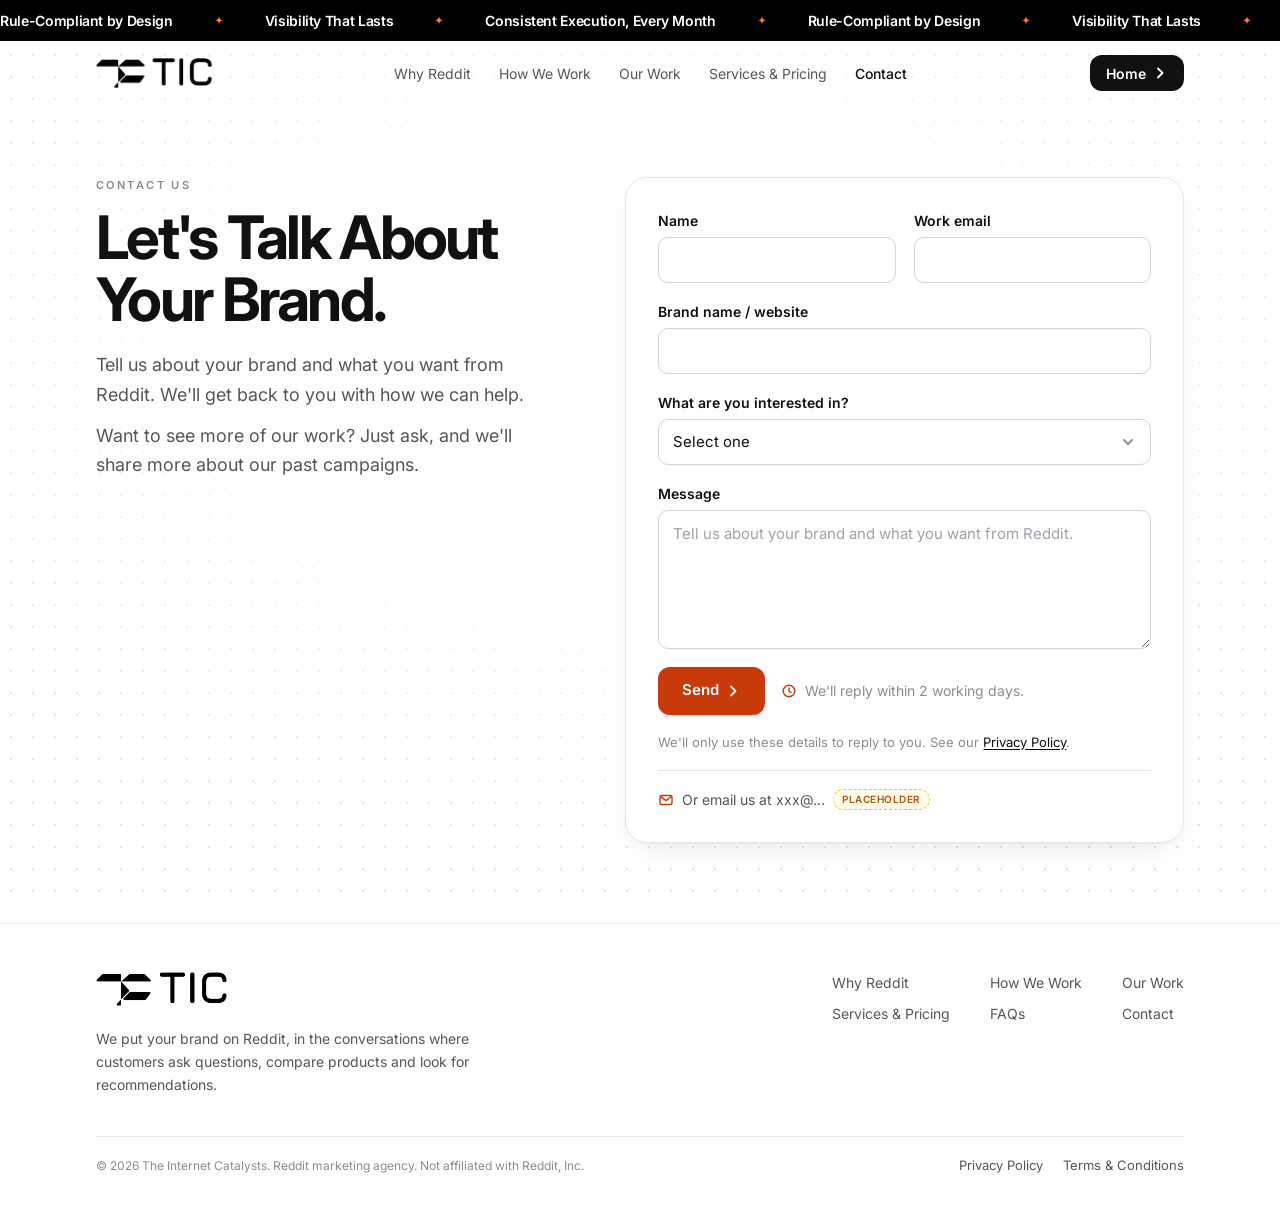
==== contact.html @ a678a1dd "Replace the site with the new The Internet Catalysts website Plain HTML/CSS/JS, no build step: - ind" ====
<!doctype html>
<html lang="en">
<head>
  <meta charset="utf-8">
  <meta name="viewport" content="width=device-width, initial-scale=1">
  <title>Contact Us · The Internet Catalysts</title>
  <meta name="description" content="Tell us about your brand and what you want from Reddit. We'll get back to you with how we can help.">
  <meta name="theme-color" content="#ffffff">
  <link rel="icon" href="favicon.svg" type="image/svg+xml">
  <link rel="preconnect" href="https://fonts.googleapis.com">
  <link rel="preconnect" href="https://fonts.gstatic.com" crossorigin>
  <link rel="stylesheet" href="https://fonts.googleapis.com/css2?family=Inter:wght@400;500;600;700;800;900&display=swap">
  <link rel="stylesheet" href="styles.css">
  <script src="script.js" defer></script>
</head>
<body>
  <svg class="sprite" aria-hidden="true">
    <symbol id="i-chevron" viewBox="0 0 16 16"><path d="M6 3.5 10.5 8 6 12.5" fill="none" stroke="currentColor" stroke-width="1.8" stroke-linecap="round" stroke-linejoin="round"/></symbol>
    <symbol id="i-check" viewBox="0 0 16 16"><path d="m3.5 8.5 3 3 6-7" fill="none" stroke="currentColor" stroke-width="1.8" stroke-linecap="round" stroke-linejoin="round"/></symbol>
    <symbol id="i-mail" viewBox="0 0 16 16"><rect x="2" y="3.5" width="12" height="9" rx="1.8" fill="none" stroke="currentColor" stroke-width="1.4"/><path d="m2.8 4.6 5.2 4 5.2-4" fill="none" stroke="currentColor" stroke-width="1.4" stroke-linecap="round" stroke-linejoin="round"/></symbol>
    <symbol id="i-clock" viewBox="0 0 16 16"><circle cx="8" cy="8" r="5.8" fill="none" stroke="currentColor" stroke-width="1.4"/><path d="M8 5v3.2l2 1.3" fill="none" stroke="currentColor" stroke-width="1.4" stroke-linecap="round" stroke-linejoin="round"/></symbol>
    <symbol id="i-spark" viewBox="0 0 16 16"><path d="M8 1.5c.4 3.3 1.9 4.9 5.5 5.5-3.6.6-5.1 2.2-5.5 5.5-.4-3.3-1.9-4.9-5.5-5.5 3.6-.6 5.1-2.2 5.5-5.5Z" fill="currentColor"/></symbol>
  </svg>

  <div class="dot-field" aria-hidden="true"></div>
  <a class="skip-link" href="#main">Skip to content</a>

  <div class="marquee" data-marquee>
    <ul class="sr-only" aria-label="What we promise">
      <li>Rule-Compliant by Design</li><li>Visibility That Lasts</li><li>Consistent Execution, Every Month</li>
    </ul>
    <div class="marquee-track" aria-hidden="true">
      <ul class="marquee-group">
        <li>Rule-Compliant by Design<svg class="icon"><use href="#i-spark"/></svg></li>
        <li>Visibility That Lasts<svg class="icon"><use href="#i-spark"/></svg></li>
        <li>Consistent Execution, Every Month<svg class="icon"><use href="#i-spark"/></svg></li>
        <li>Rule-Compliant by Design<svg class="icon"><use href="#i-spark"/></svg></li>
        <li>Visibility That Lasts<svg class="icon"><use href="#i-spark"/></svg></li>
        <li>Consistent Execution, Every Month<svg class="icon"><use href="#i-spark"/></svg></li>
        <li>Rule-Compliant by Design<svg class="icon"><use href="#i-spark"/></svg></li>
        <li>Visibility That Lasts<svg class="icon"><use href="#i-spark"/></svg></li>
        <li>Consistent Execution, Every Month<svg class="icon"><use href="#i-spark"/></svg></li>
        <li>Rule-Compliant by Design<svg class="icon"><use href="#i-spark"/></svg></li>
        <li>Visibility That Lasts<svg class="icon"><use href="#i-spark"/></svg></li>
        <li>Consistent Execution, Every Month<svg class="icon"><use href="#i-spark"/></svg></li>
      </ul>
    </div>
  </div>

  <header class="site-header" data-header>
    <div class="container header-inner">
      <a href="index.html" class="logo"><img src="logo.png" alt="The Internet Catalysts" width="955" height="247"></a>
      <nav class="main-nav" aria-label="Main">
        <ul>
          <li><a href="index.html#why-reddit">Why Reddit</a></li>
          <li><a href="index.html#how-we-work">How We Work</a></li>
          <li><a href="index.html#our-work">Our Work</a></li>
          <li><a href="index.html#services">Services &amp; Pricing</a></li>
          <li><a href="contact.html" aria-current="page">Contact</a></li>
        </ul>
      </nav>
      <div class="header-actions">
        <a href="index.html" class="btn btn-dark btn-sm header-cta">Home<svg class="icon btn-arrow"><use href="#i-chevron"/></svg></a>
        <button type="button" class="menu-toggle" aria-expanded="false" aria-controls="mobile-nav" aria-label="Open menu">
          <svg viewBox="0 0 20 20" class="icon" aria-hidden="true">
            <path class="menu-icon-open" d="M3 6h14M3 10h14M3 14h14" fill="none" stroke="currentColor" stroke-width="1.8" stroke-linecap="round"/>
            <path class="menu-icon-close" d="M5 5l10 10M15 5 5 15" fill="none" stroke="currentColor" stroke-width="1.8" stroke-linecap="round"/>
          </svg>
        </button>
      </div>
    </div>
    <div id="mobile-nav" class="mobile-nav" hidden>
      <div class="container">
        <ul>
          <li><a href="index.html">Home</a></li>
          <li><a href="index.html#why-reddit">Why Reddit</a></li>
          <li><a href="index.html#how-we-work">How We Work</a></li>
          <li><a href="index.html#our-work">Our Work</a></li>
          <li><a href="index.html#services">Services &amp; Pricing</a></li>
          <li><a href="contact.html" aria-current="page">Contact</a></li>
        </ul>
      </div>
    </div>
  </header>

  <main id="main">
    <section class="contact">
      <div class="container contact-grid">
        <div class="contact-intro">
          <p class="eyebrow">Contact us</p>
          <h1>Let's Talk About Your Brand.</h1>
          <p>Tell us about your brand and what you want from Reddit. We'll get back to you with how we can help.</p>
          <p>Want to see more of our work? Just ask, and we'll share more about our past campaigns.</p>
        </div>

        <!--
          Contact form -> Google Sheet + email.
          It posts name, email, website, package and message to the Google Apps Script web app in action="…",
          which adds a row to the "Leads" tab of the Google Sheet. Backend code: google-apps-script/Code.gs in the GitHub repo (Ujjwal1327/ankit)
          If the Apps Script is ever redeployed with a new URL, update action="…" below.
        -->
        <div class="contact-panel">
          <form class="contact-form" data-contact-form method="post"
            action="https://script.google.com/macros/s/AKfycbzNpcwYlUEkG5hoHnEUK1nNOlp34_5d0yKyDj60Q_Z5X_YMktQIZu6ZqJliL3e1vxPJ/exec">
            <div class="field-row">
              <div class="field">
                <label for="f-name">Name</label>
                <input id="f-name" name="name" type="text" autocomplete="name" required>
              </div>
              <div class="field">
                <label for="f-email">Work email</label>
                <input id="f-email" name="email" type="email" autocomplete="email" required>
              </div>
            </div>
            <div class="field">
              <label for="f-website">Brand name / website</label>
              <input id="f-website" name="website" type="text" autocomplete="url" required>
            </div>
            <div class="field">
              <label for="f-package">What are you interested in?</label>
              <select id="f-package" name="package" required>
                <option value="">Select one</option>
                <option value="Pilot" data-interest="pilot">Pilot</option>
                <option value="Enterprise" data-interest="enterprise">Enterprise</option>
                <option value="See our work" data-interest="work">See our work</option>
                <option value="Report" data-interest="report">Report</option>
              </select>
            </div>
            <div class="field">
              <label for="f-msg">Message</label>
              <textarea id="f-msg" name="message" rows="5" required placeholder="Tell us about your brand and what you want from Reddit."></textarea>
            </div>
            <!-- spam trap: hidden from people, bots fill it in (the Apps Script ignores these submissions) -->
            <div class="hp-field" aria-hidden="true">
              <label for="f-company">Company</label>
              <input id="f-company" name="company_hp" type="text" tabindex="-1" autocomplete="off">
            </div>
            <div class="form-actions">
              <button type="submit" class="btn btn-accent btn-lg" data-submit><span data-submit-label>Send</span><svg class="icon btn-arrow"><use href="#i-chevron"/></svg></button>
              <p class="form-note"><svg class="icon"><use href="#i-clock"/></svg>We&#39;ll reply within 2 working days.</p>
            </div>
            <p class="form-status" data-form-status role="alert"></p>
            <p class="form-privacy">We&#39;ll only use these details to reply to you. See our <a href="privacy-policy.html">Privacy Policy</a>.</p>
            <!-- TODO(content): real email address -->
            <p class="form-alt"><svg class="icon"><use href="#i-mail"/></svg>Or email us at xxx@…<span class="placeholder-badge" title="Stand-in content: replace with the real email before launch">Placeholder</span></p>
          </form>

          <div class="form-success" data-form-success hidden tabindex="-1">
            <span class="form-success-icon"><svg class="icon"><use href="#i-check"/></svg></span>
            <h2>Thanks, message received!</h2>
            <p>We&#39;ll get back to you within 2 working days with how we can help your brand.</p>
            <button type="button" class="btn btn-dark btn-md" data-form-reset>Send another message</button>
          </div>
        </div>
      </div>
    </section>
  </main>

  <footer class="site-footer">
    <div class="container footer-inner">
      <div class="footer-brand">
        <a href="index.html" class="logo logo--footer"><img src="logo.png" alt="The Internet Catalysts" width="955" height="247" loading="lazy"></a>
        <p>We put your brand on Reddit, in the conversations where customers ask questions, compare products and look for recommendations.</p>
      </div>
      <nav aria-label="Footer">
        <ul class="footer-links">
          <li><a href="index.html#why-reddit">Why Reddit</a></li>
          <li><a href="index.html#how-we-work">How We Work</a></li>
          <li><a href="index.html#our-work">Our Work</a></li>
          <li><a href="index.html#services">Services &amp; Pricing</a></li>
          <li><a href="index.html#faqs">FAQs</a></li>
          <li><a href="contact.html">Contact</a></li>
        </ul>
      </nav>
    </div>
    <div class="container footer-bottom">
      <p class="copyright">© 2026 The Internet Catalysts. Reddit marketing agency. Not affiliated with Reddit, Inc.</p>
      <ul class="footer-legal">
        <li><a href="privacy-policy.html">Privacy Policy</a></li>
        <li><a href="terms-and-conditions.html">Terms &amp; Conditions</a></li>
      </ul>
    </div>
  </footer>
</body>
</html>
---- styles.css ----
/* =========================================================================
   The Internet Catalysts — styles
   Plain CSS, no framework. Breakpoints: 640px (sm), 768px (md), 1024px (lg).
   ========================================================================= */

:root {
  --ink: #111114;
  --body: #55565d;
  --muted: #8b8c93;
  --line: #e6e6ea;
  --subtle: #f4f4f6;

  --accent: #c93a0b;        /* buttons */
  --accent-hover: #ad3109;
  --accent-soft: #fff1ea;
  --orange: #ff5a1f;        /* Reddit-style highlights in mock-ups */
  --orange-light: #ff7a45;
  --chart: #e0480b;

  --radius-card: 22px;
  --font: "Inter", ui-sans-serif, system-ui, -apple-system, "Segoe UI", sans-serif;
  color-scheme: light;
}

/* ---------- Reset ---------- */
*, *::before, *::after { box-sizing: border-box; }
* { margin: 0; }
html { scroll-behavior: smooth; -webkit-text-size-adjust: 100%; }
body {
  min-height: 100vh;
  background: #fff;
  color: var(--ink);
  font-family: var(--font);
  line-height: 1.5;
  -webkit-font-smoothing: antialiased;
  -moz-osx-font-smoothing: grayscale;
}
img, svg { display: block; }
a { color: inherit; text-decoration: none; }
ul, ol { list-style: none; padding: 0; }
button { font: inherit; color: inherit; background: none; border: 0; cursor: pointer; }
h1, h2, h3, h4 { font-weight: inherit; font-size: inherit; }
b { font-weight: 600; }
mark { background: none; color: inherit; }
table { border-collapse: collapse; }
[hidden] { display: none !important; }

@media (prefers-reduced-motion: reduce) {
  html { scroll-behavior: auto; }
}

/* ---------- Helpers ---------- */
.sprite { position: absolute; width: 0; height: 0; overflow: hidden; }
.icon { width: 1em; height: 1em; flex-shrink: 0; }
.sr-only {
  position: absolute; width: 1px; height: 1px; padding: 0; margin: -1px;
  overflow: hidden; clip: rect(0, 0, 0, 0); white-space: nowrap; border: 0;
}
.skip-link {
  position: absolute; left: -9999px; top: 16px; z-index: 60;
  background: var(--ink); color: #fff; padding: 8px 16px; border-radius: 8px; font-size: 14px;
}
.skip-link:focus { left: 16px; }

.container { width: 100%; max-width: 1152px; margin: 0 auto; padding: 0 20px; }
@media (min-width: 640px) { .container { padding: 0 32px; } }

/* Faint dotted background that fades out toward the centre */
.dot-field {
  position: fixed; inset: 0; z-index: -1; pointer-events: none; opacity: .7;
  background-image: radial-gradient(#d4d4da 1px, transparent 1.2px);
  background-size: 22px 22px;
  -webkit-mask-image: radial-gradient(ellipse 70% 60% at 50% 40%, transparent 35%, #000 100%);
  mask-image: radial-gradient(ellipse 70% 60% at 50% 40%, transparent 35%, #000 100%);
}

.eyebrow {
  font-size: 11px; font-weight: 600; letter-spacing: .22em; text-transform: uppercase; color: var(--muted);
}

/* Placeholder badge — marks stand-in visuals/numbers. Before launch, hide them all with:
   .placeholder-badge { display: none; }  */
.placeholder-badge {
  display: inline-flex; align-items: center;
  border: 1px dashed #fbbf24; background: #fffbeb; color: #b45309;
  border-radius: 999px; padding: 2px 8px;
  font-size: 10px; font-weight: 600; letter-spacing: .05em; text-transform: uppercase;
}

/* ---------- Buttons ---------- */
.btn {
  display: inline-flex; align-items: center; justify-content: center; gap: 6px;
  border-radius: 12px; font-weight: 600; white-space: nowrap;
  transition: background-color .15s ease, color .15s ease;
}
.btn:focus-visible { outline: 2px solid var(--accent); outline-offset: 2px; }
.btn-sm { height: 36px; padding: 0 16px; font-size: 14px; }
.btn-md { height: 44px; padding: 0 20px; font-size: 14px; }
.btn-lg { height: 48px; padding: 0 24px; font-size: 15px; }
.btn-block { width: 100%; }
.btn-accent { background: var(--accent); color: #fff; box-shadow: 0 1px 2px rgba(201, 58, 11, .2); }
.btn-accent:hover { background: var(--accent-hover); }
.btn-dark { background: var(--ink); color: #fff; }
.btn-dark:hover { background: #000; }
.btn-light { background: #fff; color: var(--ink); }
.btn-light:hover { background: #f4f4f5; }
.btn-arrow { font-size: 16px; transition: transform .15s ease; }
.btn:hover .btn-arrow { transform: translateX(2px); }

/* ---------- Sliding top bar ---------- */
.marquee { position: relative; overflow: hidden; background: #000; color: #fff; }
.marquee-track { display: flex; width: max-content; }
.marquee-group { display: flex; flex-shrink: 0; }
.marquee-group li {
  display: flex; align-items: center; gap: 24px; padding: 10px 24px 10px 0;
  font-size: 14px; font-weight: 600; letter-spacing: -.025em; white-space: nowrap;
}
.marquee-group .icon { font-size: 12px; color: var(--orange-light); }
@media (min-width: 640px) { .marquee-group li { gap: 40px; padding-right: 40px; } }

@keyframes marquee { from { transform: translateX(0); } to { transform: translateX(-50%); } }
.marquee.is-running .marquee-track { animation: marquee 40s linear infinite; }
.marquee:hover .marquee-track { animation-play-state: paused; }
@media (prefers-reduced-motion: reduce) { .marquee.is-running .marquee-track { animation: none; } }

/* ---------- Header ---------- */
.site-header {
  position: sticky; top: 0; z-index: 50;
  transition: background-color .3s ease, box-shadow .3s ease;
}
.site-header.is-scrolled, .site-header.is-open {
  background: rgba(255, 255, 255, .85);
  box-shadow: 0 1px 0 0 var(--line);
  -webkit-backdrop-filter: blur(12px);
  backdrop-filter: blur(12px);
}
.header-inner { display: flex; align-items: center; justify-content: space-between; gap: 24px; height: 64px; }
.logo { display: inline-flex; align-items: center; flex-shrink: 0; }
.logo img { display: block; width: auto; height: 26px; }
.logo--footer img { height: 32px; }
.logo:focus-visible { outline: 2px solid var(--accent); outline-offset: 4px; border-radius: 4px; }
@media (min-width: 640px) { .logo img { height: 30px; } .logo--footer img { height: 34px; } }
.main-nav { display: none; }
.main-nav ul { display: flex; align-items: center; gap: 28px; }
.main-nav a { font-size: 14px; color: var(--body); transition: color .15s ease; }
.main-nav a:hover, .main-nav a[aria-current="page"] { color: var(--ink); }
.main-nav a[aria-current="page"] { font-weight: 500; }
.header-actions { display: flex; align-items: center; gap: 8px; }
.header-cta { display: none; }
.menu-toggle {
  display: inline-flex; align-items: center; justify-content: center;
  width: 40px; height: 40px; border-radius: 8px; color: var(--ink);
}
.menu-toggle:hover { background: var(--subtle); }
.menu-toggle .icon { font-size: 20px; }
.menu-icon-close { display: none; }
.menu-toggle[aria-expanded="true"] .menu-icon-open { display: none; }
.menu-toggle[aria-expanded="true"] .menu-icon-close { display: inline; }
.mobile-nav { border-top: 1px solid var(--line); background: #fff; }
.mobile-nav .container { padding-top: 16px; padding-bottom: 16px; }
.mobile-nav a:not(.btn) {
  display: block; border-radius: 8px; padding: 12px 8px; font-size: 16px; font-weight: 500; color: var(--ink);
}
.mobile-nav a:not(.btn):hover { background: var(--subtle); }
.mobile-nav .btn { margin-top: 12px; }

@media (min-width: 640px) { .header-cta { display: inline-flex; } }
@media (min-width: 768px) {
  .main-nav { display: block; }
  .menu-toggle, .mobile-nav { display: none !important; }
}

/* ---------- Sections ---------- */
.section { padding: 32px 0; scroll-margin-top: 80px; }
@media (min-width: 640px) { .section { padding: 48px 0; } }

.section-head { max-width: 768px; margin: 0 auto; text-align: center; }
.section-head h2 {
  margin-top: 16px; font-size: 36px; line-height: 40px; font-weight: 700;
  letter-spacing: -.035em; color: var(--ink); text-wrap: balance;
}
.section-body { max-width: 672px; margin: 20px auto 0; font-size: 16px; line-height: 1.625; color: var(--body); text-wrap: pretty; }
.section-body p + p { margin-top: 4px; }
@media (min-width: 640px) {
  .section-head h2 { font-size: 48px; line-height: 1; }
  .section-body { font-size: 18px; }
}

.note-center { margin-top: 56px; text-align: center; font-size: 14px; color: var(--muted); }
.note-center--tight { margin-top: 24px; }

/* ---------- Hero ---------- */
.hero { padding: 56px 0 40px; }
@media (min-width: 640px) { .hero { padding-top: 80px; } }
.hero-copy { max-width: 768px; margin: 0 auto; text-align: center; }
.hero h1 {
  font-size: 48px; line-height: 1.02; font-weight: 700; letter-spacing: -.045em; color: var(--ink); text-wrap: balance;
}
.hero-body { max-width: 672px; margin: 24px auto 0; font-size: 16px; line-height: 1.625; color: var(--body); text-wrap: pretty; }
.hero-body p + p { margin-top: 8px; }
.hero-cta { margin-top: 32px; display: flex; justify-content: center; }
.hero-demo { margin-top: 48px; }
@media (min-width: 640px) {
  .hero h1 { font-size: 72px; }
  .hero-body { font-size: 18px; }
}

/* ---------- Hero demo (stand-in for the video) ---------- */
.demo {
  position: relative; overflow: hidden; border-radius: var(--radius-card);
  background: #0d0e12; box-shadow: 0 0 0 1px rgba(0, 0, 0, .1);
}
.demo-glow {
  position: absolute; top: -160px; left: 50%; width: 960px; height: 320px; transform: translateX(-50%);
  border-radius: 999px; background: rgba(255, 90, 31, .15); filter: blur(64px); pointer-events: none;
}
.demo-stage { position: relative; display: grid; grid-template-columns: minmax(0, 1fr); padding: 32px 16px 96px; }
@media (min-width: 640px) { .demo-stage { padding: 48px 40px 96px; } }
@media (min-width: 768px) { .demo-stage { padding-left: 64px; padding-right: 64px; } }

.demo-scene { grid-area: 1 / 1; min-width: 0; transition: opacity .4s ease; }
.demo-scene[data-active="false"] { opacity: 0; pointer-events: none; }
.demo-scene[data-active="true"] { opacity: 1; }

/* staggered entrance: each item sets --d (delay) inline */
.demo-item { opacity: 0; transform: translateY(10px); }
.demo-scene[data-active="true"] .demo-item {
  opacity: 1; transform: none;
  transition: opacity .5s ease, transform .5s ease; transition-delay: var(--d, 0ms);
}
.demo-highlight {
  position: relative; margin: 0 -12px; padding: 12px; border-radius: 12px;
  box-shadow: 0 0 0 0 rgba(255, 90, 31, 0);
  transition: box-shadow .5s ease, background-color .5s ease;
}
.demo-scene[data-active="true"] .demo-highlight {
  box-shadow: 0 0 0 2px rgba(255, 90, 31, .9);
  background-color: rgba(255, 90, 31, .08);
  transition-delay: var(--d, 0ms);
}
.demo-tag {
  position: absolute; top: -10px; right: 12px; z-index: 1;
  border-radius: 999px; background: var(--orange); color: #fff; padding: 2px 8px;
  font-size: 10px; font-weight: 700; letter-spacing: .05em; text-transform: uppercase;
  opacity: 0; transform: scale(.9);
}
.demo-scene[data-active="true"] .demo-tag {
  opacity: 1; transform: none; transition: opacity .4s ease, transform .4s ease; transition-delay: var(--d, 0ms);
}

.demo-switch {
  position: absolute; left: 0; right: 0; bottom: 0;
  display: flex; justify-content: center; gap: 8px; padding: 16px;
}
@media (min-width: 640px) { .demo-switch { gap: 12px; padding: 24px; } }
.demo-tab {
  position: relative; width: 160px; overflow: hidden; border-radius: 8px; padding: 8px 12px 12px;
  text-align: left; font-size: 11px; font-weight: 500; line-height: 1.45;
  background: rgba(255, 255, 255, .04); color: #a1a1aa; transition: color .15s ease, background-color .15s ease;
}
.demo-tab:hover { color: #e4e4e7; }
.demo-tab.is-active, .demo-tab[aria-pressed="true"] { background: rgba(255, 255, 255, .1); color: #fff; }
.demo-num { margin-right: 6px; color: #71717a; font-variant-numeric: tabular-nums; }
.demo-bar {
  position: absolute; left: 12px; right: 12px; bottom: 6px; height: 2px;
  overflow: hidden; border-radius: 999px; background: rgba(255, 255, 255, .1);
}
.demo-progress { display: block; height: 100%; border-radius: 999px; background: var(--orange); transform: scaleX(0); transform-origin: left; }
@keyframes demo-progress { from { transform: scaleX(0); } to { transform: scaleX(1); } }
.demo-tab.is-active .demo-progress { animation: demo-progress var(--dur, 7500ms) linear forwards; }
@media (min-width: 640px) { .demo-tab { width: 240px; font-size: 12px; } }

@media (prefers-reduced-motion: reduce) {
  .demo-item, .demo-tag,
  .demo-scene[data-active="true"] .demo-item,
  .demo-scene[data-active="true"] .demo-tag { opacity: 1; transform: none; transition: none; }
  .demo-tab.is-active .demo-progress { animation: none; transform: scaleX(1); }
}

/* thread card (dark) */
.thread-card, .sub-card {
  max-width: 768px; margin: 0 auto; text-align: left;
  border: 1px solid rgba(255, 255, 255, .1); border-radius: 16px; background: #16181d;
}
.thread-card { padding: 16px; }
@media (min-width: 640px) { .thread-card { padding: 24px; } }
.t-meta { display: flex; align-items: center; gap: 8px; font-size: 12px; color: #a1a1aa; }
.t-strong { font-weight: 600; color: #e4e4e7; }
.t-white { color: #fff; }
.t-dim { color: #71717a; }
.t-title { margin-top: 12px; font-size: 16px; line-height: 1.375; font-weight: 600; color: #fff; }
.t-body { display: none; margin-top: 8px; font-size: 14px; color: #a1a1aa; }
.t-actions { margin-top: 12px; display: flex; align-items: center; gap: 8px; }
.t-comments { margin-top: 20px; padding-top: 16px; border-top: 1px solid rgba(255, 255, 255, .1); }
.t-comments > * + * { margin-top: 12px; }
@media (min-width: 640px) {
  .t-title { font-size: 20px; }
  .t-body { display: block; }
}

.comment { display: flex; gap: 12px; }
.comment-main { min-width: 0; flex: 1; }
.comment-meta { font-size: 12px; color: #a1a1aa; }
.comment-text { margin-top: 4px; font-size: 13px; line-height: 1.625; color: #d4d4d8; }
.comment .score { margin-top: 8px; }
@media (min-width: 640px) { .thread-card .comment-text { font-size: 14px; } }
.reply { margin: 12px 0 0 32px; padding-left: 16px; border-left: 1px solid rgba(255, 255, 255, .1); }

/* light comment (inside "On your own" mock-ups) */
.comment--light .comment-meta { color: var(--muted); }
.comment--light .comment-meta b { color: var(--ink); }
.comment--light .comment-text { color: var(--body); line-height: 1.5; }
.comment--light .score { margin-top: 6px; }
.removed-text { margin-top: 4px; font-size: 13px; font-style: italic; color: var(--muted); }
.rule {
  margin-top: 6px; display: inline-flex; align-items: center; gap: 4px;
  border-radius: 6px; background: #fff; padding: 2px 6px; box-shadow: 0 0 0 1px var(--line);
  font-size: 11px; font-weight: 500; color: var(--body);
}
.rule .icon { font-size: 12px; color: #059669; }
.light-reply { margin-top: 8px; padding-left: 12px; border-left: 2px solid var(--line); }
.light-reply .comment-text { margin-top: 0; }

/* subreddit card (dark) */
.sub-card { overflow: hidden; }
.sub-banner { height: 64px; background: linear-gradient(to right, #ff5a1f, #ff8a3d, #f6ae00); }
.sub-body { padding: 0 16px 20px; }
.sub-head { margin-top: -28px; display: flex; align-items: flex-end; gap: 12px; }
.sub-icon {
  display: flex; align-items: center; justify-content: center; flex-shrink: 0;
  width: 56px; height: 56px; border-radius: 999px; border: 4px solid #16181d; background: #fff;
  font-size: 18px; font-weight: 900; color: var(--orange);
}
.sub-name { min-width: 0; flex: 1; padding-bottom: 4px; }
.sub-title { font-size: 18px; font-weight: 700; color: #fff; }
.sub-desc { font-size: 12px; color: #a1a1aa; overflow: hidden; text-overflow: ellipsis; white-space: nowrap; }
.sub-joined {
  display: none; margin-bottom: 4px; border-radius: 999px; background: #fff; color: var(--ink);
  padding: 6px 16px; font-size: 12px; font-weight: 700;
}
.sub-stats { margin-top: 16px; display: flex; gap: 24px; font-size: 12px; }
.sub-stats b { display: block; font-size: 16px; font-weight: 700; color: #fff; }
.sub-stats span { color: #a1a1aa; }
.online-dot { display: inline-block; width: 8px; height: 8px; margin-right: 4px; border-radius: 999px; background: #34d399; vertical-align: middle; }
.sub-posts { margin-top: 20px; }
.sub-post + .sub-post { margin-top: 8px; }
.sub-post {
  display: flex; align-items: center; gap: 12px; padding: 12px;
  border: 1px solid rgba(255, 255, 255, .08); border-radius: 12px; background: rgba(255, 255, 255, .03);
}
.sub-post-main { min-width: 0; flex: 1; }
.sub-post-title { font-size: 13px; font-weight: 600; color: #f4f4f5; overflow: hidden; text-overflow: ellipsis; white-space: nowrap; }
.sub-post-title .pin { margin-right: 6px; color: #34d399; }
.sub-post-meta { margin-top: 2px; font-size: 11px; color: #71717a; }
.sub-post-comments { display: none; align-items: center; gap: 4px; font-size: 11px; font-weight: 600; color: #a1a1aa; }
.sub-post-comments .icon { font-size: 12px; }
@media (min-width: 640px) {
  .sub-banner { height: 80px; }
  .sub-body { padding: 0 24px 20px; }
  .sub-icon { width: 64px; height: 64px; }
  .sub-title { font-size: 20px; }
  .sub-joined { display: inline-block; }
  .sub-post-title { font-size: 14px; }
  .sub-post-comments { display: inline-flex; }
}

/* ---------- Shared mock-up bits ---------- */
.avatar {
  display: inline-flex; align-items: center; justify-content: center; flex-shrink: 0;
  width: 24px; height: 24px; border-radius: 999px; background: var(--c, #8b5cf6);
  font-size: 10px; font-weight: 700; color: #fff; text-transform: uppercase;
}
.avatar-xs { width: 16px; height: 16px; font-size: 8px; }

.score {
  display: inline-flex; align-items: center; gap: 4px; border-radius: 999px; padding: 2px 8px;
  font-size: 11px; font-weight: 600; background: #f4f4f5; color: #52525b;
}
.score .icon { font-size: 12px; }
.score--dark { background: rgba(255, 255, 255, .08); color: #d4d4d8; }
.score--ring { background: #fff; box-shadow: 0 0 0 1px var(--line); }
.score--white { background: #fff; }
.score--sm { font-size: 10px; }
.score.is-up .icon:first-child, .score.is-up span { color: var(--orange); }
.score.is-down .icon:last-child, .score.is-down span { color: #6366f1; }

.pill { display: inline-flex; align-items: center; gap: 4px; border-radius: 999px; padding: 2px 8px; font-size: 11px; font-weight: 600; }
.pill .icon { font-size: 12px; }
.pill--dark { background: rgba(255, 255, 255, .08); color: #d4d4d8; }
.pill--light { background: #f4f4f5; color: #52525b; font-size: 10px; }

.mock { height: 100%; padding: 20px; }
.mock--tight { padding: 20px; }
@media (min-width: 640px) { .mock { padding: 28px; } .mock--tight { padding: 20px; } }
.mock-label { font-size: 12px; font-weight: 600; color: var(--muted); }

.skeleton { margin-top: 12px; opacity: .6; }
.skeleton span { display: block; height: 10px; border-radius: 999px; background: #f4f4f5; }
.skeleton span:first-child { background: #e4e4e7; }
.skeleton span + span { margin-top: 8px; }

/* ---------- Gradient frames (L-shaped colour frame around a white panel) ---------- */
.frame {
  position: relative; overflow: hidden; border-radius: var(--radius-card); padding-top: 32px;
  background: linear-gradient(to bottom, var(--from), var(--to));
  box-shadow: 0 0 0 1px rgba(0, 0, 0, .05);
}
.frame--left { padding-left: 32px; }
.frame--right { padding-right: 32px; }
.frame-panel { position: relative; height: 100%; background: #fff; }
.frame--left .frame-panel { border-top-left-radius: 14px; }
.frame--right .frame-panel { border-top-right-radius: 14px; }
.frame > .placeholder-badge { position: absolute; top: 8px; right: 16px; z-index: 2; }
.frame--right > .placeholder-badge { right: auto; left: 16px; }
@media (min-width: 640px) {
  .frame { padding-top: 44px; }
  .frame--left { padding-left: 44px; }
  .frame--right { padding-right: 44px; }
  .frame > .placeholder-badge { top: 14px; }
}
.frame--blue   { --from: #0b74d6; --to: #021426; }
.frame--orange { --from: #fb8c3c; --to: #3b1903; }
.frame--red    { --from: #f84a0a; --to: #3a0e02; }
.frame--amber  { --from: #f6ae00; --to: #3a2602; }

/* ---------- Why Reddit ---------- */
.features { margin-top: 64px; }
.features > * + * { margin-top: 64px; }
.feature, .case {
  display: grid; grid-template-columns: minmax(0, 1fr); align-items: center; gap: 40px;
}
.feature-text, .case-text { max-width: 448px; }
.feature-title {
  margin-top: 12px; font-size: 36px; line-height: 1.05; font-weight: 700; letter-spacing: -.035em;
  color: var(--ink); text-wrap: balance;
}
.feature-text > p:last-child, .case-text > p:not(.eyebrow) {
  margin-top: 16px; font-size: 16px; line-height: 1.625; color: var(--body); text-wrap: pretty;
}
@media (min-width: 640px) {
  .features { margin-top: 80px; }
  .features > * + * { margin-top: 96px; }
  .feature-title { font-size: 42px; }
}
@media (min-width: 768px) {
  .feature, .case { grid-template-columns: minmax(0, 5fr) minmax(0, 7fr); gap: 56px; }
  .feature--flip { grid-template-columns: minmax(0, 7fr) minmax(0, 5fr); }
  .feature--flip .feature-text { order: 2; }
}

/* communities */
.community-grid { margin-top: 16px; display: grid; grid-template-columns: minmax(0, 1fr); gap: 10px; }
.community {
  display: flex; align-items: center; gap: 12px; padding: 10px;
  border: 1px solid var(--line); border-radius: 12px; background: #fff;
}
.community:nth-child(n + 6) { display: none; }
.community-icon {
  display: flex; align-items: center; justify-content: center; flex-shrink: 0;
  width: 32px; height: 32px; border-radius: 999px; background: var(--c); color: #fff; font-size: 12px; font-weight: 700;
}
.community-main { min-width: 0; flex: 1; }
.community-name { font-size: 13px; font-weight: 600; color: var(--ink); overflow: hidden; text-overflow: ellipsis; white-space: nowrap; }
.community-topic { font-size: 11px; color: var(--muted); }
.join { border-radius: 999px; background: var(--ink); color: #fff; padding: 4px 10px; font-size: 10px; font-weight: 700; }
@media (min-width: 640px) {
  .community-grid { grid-template-columns: repeat(2, minmax(0, 1fr)); }
  .community:nth-child(n + 6) { display: flex; }
}

/* search results mock */
.serp-search {
  display: flex; align-items: center; gap: 8px; padding: 10px 16px;
  border: 1px solid var(--line); border-radius: 999px; box-shadow: 0 1px 2px rgba(0, 0, 0, .05);
}
.serp-search .icon { color: var(--muted); }
.serp-search span { font-size: 14px; color: var(--ink); overflow: hidden; text-overflow: ellipsis; white-space: nowrap; }
.serp-tabs { margin-top: 8px; display: flex; gap: 16px; padding: 0 4px 8px; border-bottom: 1px solid var(--line); font-size: 12px; color: var(--muted); }
.serp-tabs .is-active { color: var(--ink); font-weight: 600; box-shadow: inset 0 -2px 0 var(--ink); padding-bottom: 8px; margin-bottom: -8px; }
.serp-label { margin-top: 16px; font-size: 11px; font-weight: 600; letter-spacing: .05em; text-transform: uppercase; color: var(--muted); }
.serp-result { margin-top: 8px; padding: 16px; border: 1px solid var(--line); border-radius: 12px; }
.serp-source { display: flex; align-items: center; gap: 8px; font-size: 11px; color: var(--muted); }
.serp-source b { font-weight: 500; color: var(--ink); }
.serp-title { margin-top: 6px; font-size: 15px; line-height: 1.375; font-weight: 500; color: #1a0dab; }
.serp-snippet { margin-top: 4px; font-size: 12px; line-height: 1.625; color: var(--body); }
.serp-meta { margin-top: 8px; display: flex; align-items: center; gap: 4px; font-size: 11px; color: var(--muted); }
.serp-meta .icon { font-size: 12px; }

/* AI answer mock */
.ai-logos { display: flex; flex-wrap: wrap; gap: 8px; }
.ai-logos li {
  display: flex; align-items: center; justify-content: center; width: 38px; height: 38px;
  border: 1px solid var(--line); border-radius: 11px; background: #fff;
  box-shadow: 0 1px 2px rgba(17, 17, 20, .06);
}
.ai-logos img { display: block; width: 20px; height: 20px; }
.ai-chat { margin-top: 18px; }
.ai-question { display: flex; justify-content: flex-end; }
.ai-question p {
  max-width: 80%; border-radius: 16px 16px 6px 16px; background: var(--ink); color: #fff;
  padding: 8px 14px; font-size: 13px;
}
.ai-answer { margin-top: 12px; display: flex; gap: 10px; }
.ai-icon {
  display: flex; align-items: center; justify-content: center; flex-shrink: 0;
  width: 24px; height: 24px; border-radius: 999px; background: var(--accent-soft); color: var(--accent);
}
.ai-icon .icon { font-size: 14px; }
.ai-text { min-width: 0; flex: 1; font-size: 13px; line-height: 1.625; color: var(--body); }
.ai-text p + p { margin-top: 6px; }
.ai-text mark { border-radius: 4px; background: var(--accent-soft); padding: 0 4px; font-weight: 600; color: var(--ink); }
.ai-sources { margin-top: 10px; display: flex; flex-wrap: wrap; gap: 6px; }
.ai-sources span {
  border: 1px solid var(--line); border-radius: 999px; background: #fff; padding: 2px 8px;
  font-size: 10px; font-weight: 500; color: var(--muted);
}

/* ---------- The challenge ---------- */
.compare { margin-top: 56px; display: grid; grid-template-columns: minmax(0, 1fr); gap: 20px; }
@media (min-width: 1024px) { .compare { grid-template-columns: repeat(2, minmax(0, 1fr)); } }

.own-card { border: 1px solid var(--line); border-radius: var(--radius-card); background: #fff; padding: 24px; }
.own-card > h3 { font-size: 18px; font-weight: 600; letter-spacing: -.025em; color: var(--ink); }
.own-sub { font-size: 14px; color: var(--muted); }
.problems { margin-top: 24px; }
.problems > li + li { margin-top: 28px; }
.problems h4 { font-size: 15px; font-weight: 600; color: var(--ink); }
.problems h4 .num { margin-right: 8px; color: var(--muted); font-variant-numeric: tabular-nums; }
.problems > li > p { margin-top: 6px; font-size: 14px; line-height: 1.625; color: var(--body); }
.problems .shell { margin-top: 12px; }
@media (min-width: 640px) { .own-card { padding: 32px; } }

/* "That's where we come in." — leads from the problems into How We Work */
.bridge {
  margin-top: 28px; padding-top: 24px; border-top: 1px solid var(--line);
  display: flex; align-items: center; gap: 10px;
  font-size: 17px; font-weight: 700; letter-spacing: -.02em; color: var(--ink);
}
.bridge .icon { font-size: 18px; color: var(--accent); transform: rotate(90deg); transition: transform .2s ease; }
.bridge:hover .icon { transform: rotate(90deg) translateX(3px); }
@media (min-width: 1024px) {
  .bridge .icon { transform: none; }
  .bridge:hover .icon { transform: translateX(3px); }
}

.shell { border: 1px solid var(--line); border-radius: 12px; background: rgba(244, 244, 246, .6); padding: 14px; }
.shell-title { font-size: 13px; font-weight: 600; color: var(--ink); }
.shell-text { margin-top: 2px; font-size: 12px; color: var(--body); }
.banned { display: flex; align-items: flex-start; gap: 12px; }
.banned-icon {
  display: flex; align-items: center; justify-content: center; flex-shrink: 0;
  width: 32px; height: 32px; border-radius: 999px; background: #fee2e2; color: #dc2626;
}
.backlog-head { display: flex; align-items: center; justify-content: space-between; gap: 8px; }
.backlog-count { border-radius: 999px; background: #fff; padding: 2px 8px; font-size: 11px; font-weight: 600; color: var(--body); box-shadow: 0 0 0 1px var(--line); }
.backlog { margin-top: 10px; }
.backlog li + li { margin-top: 6px; }
.backlog li {
  display: flex; align-items: center; gap: 10px; padding: 6px 10px;
  border-radius: 8px; background: #fff; box-shadow: 0 0 0 1px var(--line);
}
.checkbox { width: 14px; height: 14px; flex-shrink: 0; border: 1px solid #d4d4d8; border-radius: 4px; }
.backlog-title { min-width: 0; flex: 1; font-size: 12px; color: var(--ink); overflow: hidden; text-overflow: ellipsis; white-space: nowrap; }
.backlog-sub { display: none; font-size: 11px; color: var(--muted); }
.state { flex-shrink: 0; border-radius: 999px; background: #f4f4f5; color: #71717a; padding: 2px 6px; font-size: 10px; font-weight: 600; }
.state--missed { background: #fef2f2; color: #dc2626; }
.backlog-more { margin-top: 8px; font-size: 11px; color: var(--muted); }
@media (min-width: 640px) { .backlog-sub { display: inline; } }

/* how we work (black card) */
.how-card {
  position: relative; overflow: hidden; scroll-margin-top: 96px;
  border-radius: var(--radius-card); background: #000; color: #fff; padding: 24px;
}
.how-glow {
  position: absolute; top: -96px; right: -96px; width: 288px; height: 288px; border-radius: 999px;
  background: rgba(255, 90, 31, .25); filter: blur(64px); pointer-events: none;
}
.how-inner { position: relative; display: flex; flex-direction: column; height: 100%; }
.how-label { font-size: 18px; font-weight: 600; letter-spacing: -.025em; }
.proof { margin-top: 8px; display: flex; flex-wrap: wrap; gap: 8px; }
.proof li {
  display: inline-flex; align-items: center; gap: 6px; border-radius: 999px; background: rgba(255, 255, 255, .1);
  padding: 4px 10px; font-size: 12px; font-weight: 500; color: #e4e4e7;
}
.proof .icon { font-size: 14px; color: var(--orange-light); }
.how-inner > h3 { margin-top: 32px; font-size: 24px; line-height: 1.25; font-weight: 700; letter-spacing: -.03em; text-wrap: balance; }
.how-intro { margin-top: 12px; font-size: 14px; line-height: 1.625; color: #a1a1aa; }
/* steps spread evenly down the card so it never leaves one big gap beside a taller left card */
.steps { flex: 1; display: flex; flex-direction: column; justify-content: space-evenly; gap: 24px; margin: 32px 0 40px; }
.steps li { display: grid; grid-template-columns: 36px minmax(0, 1fr); gap: 12px; }
.step-num {
  display: flex; align-items: center; justify-content: center; width: 36px; height: 36px;
  border: 1px solid rgba(255, 255, 255, .15); border-radius: 999px;
  font-size: 12px; font-weight: 600; color: #d4d4d8; font-variant-numeric: tabular-nums;
}
.steps h4 { padding-top: 6px; font-size: 15px; font-weight: 600; }
.steps p, .scale p { margin-top: 4px; font-size: 14px; line-height: 1.625; color: #a1a1aa; }
.scale { margin-top: auto; padding-top: 24px; border-top: 1px solid rgba(255, 255, 255, .1); }
.scale h4 { font-size: 15px; font-weight: 600; }
.scale p { margin-top: 6px; }
@media (min-width: 640px) {
  .how-card { padding: 32px; }
  .how-inner > h3 { font-size: 30px; }
}

/* ---------- Our work ---------- */
.stats-wrap { position: relative; max-width: 896px; margin: 48px auto 0; }
.stats {
  display: grid; grid-template-columns: repeat(2, minmax(0, 1fr)); gap: 16px 24px;
  border: 1px solid var(--line); border-radius: 16px; background: #fff; padding: 20px 24px;
}
.stats > div { display: flex; flex-direction: column; align-items: center; gap: 2px; text-align: center; }
.stats dt { order: 2; font-size: 14px; color: var(--body); white-space: nowrap; }
.stats dd { order: 1; font-size: 18px; font-weight: 700; color: var(--ink); }
.stats-badge { position: absolute; top: -10px; left: 50%; z-index: 1; transform: translateX(-50%); }
@media (min-width: 768px) {
  .stats { grid-template-columns: repeat(4, minmax(0, 1fr)); border-radius: 999px; padding: 20px 32px; }
  .stats > div { flex-direction: row; justify-content: center; gap: 6px; }
  .stats dd { font-size: 16px; }
}

.section-note { margin-top: 12px; font-size: 14px; color: var(--muted); }
.more-work { margin-top: 56px; text-align: center; }
.more-work p { font-size: 16px; color: var(--body); }
.more-work .btn { margin-top: 16px; }
@media (min-width: 640px) { .more-work { margin-top: 72px; } .more-work p { font-size: 18px; } }

.cases { margin-top: 64px; }
.cases > * + * { margin-top: 64px; }
@media (min-width: 640px) { .cases { margin-top: 80px; } .cases > * + * { margin-top: 80px; } }

/* growth chart (built by script.js from data-points) */
.chart { display: flex; flex-direction: column; height: 100%; padding: 20px; }
@media (min-width: 640px) { .chart { padding: 28px; } }
.chart-head { display: flex; align-items: baseline; justify-content: space-between; gap: 16px; font-size: 12px; color: var(--muted); }
.chart-head span:first-child { font-weight: 600; }
.chart-total { margin-top: 4px; font-size: 30px; line-height: 36px; font-weight: 600; letter-spacing: -.025em; color: var(--ink); }
.chart-total span { margin-left: 8px; font-size: 12px; font-weight: 500; letter-spacing: 0; color: var(--muted); }
.chart-plot-wrap { position: relative; margin-top: 16px; height: 192px; padding: 8px 8px 24px 36px; border-radius: 8px; outline: none; }
.chart-plot-wrap:focus-visible { box-shadow: 0 0 0 2px rgba(201, 58, 11, .4); }
@media (min-width: 640px) { .chart-plot-wrap { height: 240px; } }
.chart-plot { position: relative; width: 100%; height: 100%; }
.chart-tick { position: absolute; left: 0; right: 0; height: 1px; background: #ececef; }
.chart-tick span {
  position: absolute; left: -8px; top: 0; transform: translate(-100%, -50%);
  font-size: 11px; color: #a1a1aa; font-variant-numeric: tabular-nums;
}
.chart-x { position: absolute; top: 100%; margin-top: 8px; transform: translateX(-50%); font-size: 11px; color: #a1a1aa; }
.chart svg { position: absolute; inset: 0; width: 100%; height: 100%; overflow: visible; }
.chart-cross { position: absolute; top: 0; bottom: 0; width: 1px; background: #c9c9cf; pointer-events: none; }
.chart-dot {
  position: absolute; width: 10px; height: 10px; transform: translate(-50%, -50%); pointer-events: none;
  border-radius: 999px; background: var(--chart); box-shadow: 0 0 0 2px #fff;
}
.chart-tip {
  position: absolute; z-index: 3; pointer-events: none; text-align: center;
  border-radius: 8px; background: #fff; padding: 6px 10px;
  box-shadow: 0 10px 15px -3px rgba(0, 0, 0, .1), 0 0 0 1px rgba(0, 0, 0, .05);
}
.chart-tip strong { display: block; font-size: 14px; font-weight: 600; color: var(--ink); }
.chart-tip small { display: flex; align-items: center; gap: 6px; white-space: nowrap; font-size: 11px; color: var(--muted); }
.chart-tip small::before { content: ""; width: 12px; height: 2px; border-radius: 2px; background: var(--chart); }
.chart-hit { position: absolute; inset: 0; touch-action: pan-y; }

/* campaign report */
.report-head { display: flex; align-items: flex-start; justify-content: space-between; gap: 16px; }
.report-total { margin-top: 4px; font-size: 30px; line-height: 36px; font-weight: 600; letter-spacing: -.025em; color: var(--ink); }
.report-sub { font-size: 12px; color: var(--muted); }
.report-badge { margin-top: 24px; border-radius: 999px; background: #ecfdf5; color: #047857; padding: 4px 10px; font-size: 11px; font-weight: 600; }
.report-table { margin-top: 20px; overflow: hidden; border: 1px solid var(--line); border-radius: 12px; }
.report-table table { width: 100%; text-align: left; font-size: 12px; }
.report-table thead { background: var(--subtle); font-size: 11px; color: var(--muted); }
.report-table th { padding: 8px 12px; font-weight: 500; }
.report-table tbody { font-variant-numeric: tabular-nums; }
.report-table tbody tr { border-top: 1px solid var(--line); }
.report-table td { padding: 10px 12px; color: var(--body); }
.report-table .num { text-align: right; }
.report-table .strong { font-weight: 500; color: var(--ink); }
.report-table .sub { color: var(--muted); }
.report-table .post { max-width: 0; width: 100%; color: var(--ink); overflow: hidden; text-overflow: ellipsis; white-space: nowrap; }
.report-table .sm-cell { display: none; }
@media (min-width: 640px) {
  .report-table .sm-cell { display: table-cell; }
  .report-table .post { max-width: 14rem; width: auto; }
}

/* ---------- Services & Pricing: plan cards (text only) ---------- */
.plans { position: relative; margin-top: 56px; display: grid; grid-template-columns: minmax(0, 1fr); gap: 20px; }
@media (min-width: 768px) { .plans { grid-template-columns: repeat(2, minmax(0, 1fr)); gap: 32px; } }
.plan {
  display: flex; flex-direction: column; padding: 28px;
  border: 1px solid var(--line); border-radius: var(--radius-card); background: #fff; color: var(--ink);
}
@media (min-width: 640px) { .plan { padding: 36px; } }
.plan--featured { border-color: #000; background: #000; color: #fff; }

/* Step 1 (test) -> Step 2 (scale) */
.plan-step { display: flex; align-items: center; gap: 10px; font-size: 14px; font-weight: 600; color: var(--body); }
.plan-step span {
  border-radius: 999px; padding: 3px 10px; background: var(--subtle); color: var(--ink);
  font-size: 11px; font-weight: 700; letter-spacing: .08em; text-transform: uppercase;
}
.plan--featured .plan-step { color: #d4d4d8; }
.plan--featured .plan-step span { background: rgba(255, 255, 255, .12); color: #fff; }
.plans-arrow {
  display: none; position: absolute; left: 50%; top: 50%; z-index: 2; transform: translate(-50%, -50%);
  width: 44px; height: 44px; align-items: center; justify-content: center; border-radius: 999px;
  background: #fff; color: var(--accent); border: 1px solid var(--line); box-shadow: 0 4px 14px rgba(17, 17, 20, .1);
}
.plans-arrow .icon { font-size: 18px; }
@media (min-width: 768px) { .plans-arrow { display: flex; } }

.plan-top { margin-top: 20px; display: flex; align-items: center; justify-content: space-between; gap: 12px; }
.plan-top h3 { font-size: 20px; font-weight: 700; letter-spacing: -.025em; }
.plan-tier {
  flex-shrink: 0; border-radius: 999px; padding: 3px 10px;
  font-size: 11px; font-weight: 600; letter-spacing: .08em; text-transform: uppercase;
  background: var(--accent-soft); color: var(--accent);
}
.plan--featured .plan-tier { background: var(--accent); color: #fff; }
.plan-price { margin-top: 14px; display: flex; align-items: baseline; gap: 10px; font-size: 48px; line-height: 1; font-weight: 700; letter-spacing: -.04em; }
.plan-price span { font-size: 15px; font-weight: 500; letter-spacing: 0; color: var(--muted); }
.plan--featured .plan-price span { color: #a1a1aa; }
.plan-desc { margin-top: 16px; font-size: 15px; line-height: 1.6; color: var(--body); }
.plan--featured .plan-desc { color: #a1a1aa; }

.plan-group {
  margin-top: 28px; padding-top: 20px; border-top: 1px solid var(--line);
  font-size: 11px; font-weight: 600; letter-spacing: .14em; text-transform: uppercase; color: var(--muted);
}
.plan--featured .plan-group { border-top-color: rgba(255, 255, 255, .12); color: #a1a1aa; }
.plan-features { margin-top: 14px; font-size: 14px; }
.plan-features li { display: flex; gap: 10px; }
.plan-features li + li { margin-top: 10px; }
.plan-features .icon { margin-top: 2px; font-size: 16px; color: var(--accent); }
.plan--featured .plan-features .icon { color: var(--orange-light); }

/* Enterprise add-on: clearly optional, clearly available */
.plan-addon {
  margin-top: 28px; padding: 18px 20px; border-radius: 14px;
  border: 1px dashed rgba(255, 122, 69, .6); background: rgba(255, 90, 31, .1);
}
.plan-addon-label {
  display: flex; align-items: center; gap: 6px;
  font-size: 11px; font-weight: 700; letter-spacing: .1em; text-transform: uppercase; color: var(--orange-light);
}
.plan-addon-label .icon { font-size: 14px; }
.plan-addon-title { margin-top: 8px; font-size: 16px; font-weight: 600; color: #fff; }
.plan-addon-text { margin-top: 4px; font-size: 14px; line-height: 1.6; color: #d4d4d8; }

/* Pilot: "After the Pilot" pointer, pinned to the bottom so it lines up with the Enterprise add-on */
.plan-features--spaced { margin-bottom: 28px; }
.plan-next {
  margin-top: auto; padding: 18px 20px; border-radius: 14px;
  border: 1px dashed #d4d4d8; background: var(--subtle);
}
.plan-next-label {
  display: flex; align-items: center; gap: 6px;
  font-size: 11px; font-weight: 700; letter-spacing: .1em; text-transform: uppercase; color: var(--accent);
}
.plan-next-label .icon { font-size: 14px; }
.plan-next-title { margin-top: 8px; font-size: 16px; font-weight: 600; color: var(--ink); }
.plan-next-text { margin-top: 4px; font-size: 14px; line-height: 1.6; color: var(--body); }

/* button always sits at the bottom, so both cards line up */
.plan > :nth-last-child(2) { margin-bottom: 32px; }
.plan .btn { margin-top: auto; align-self: flex-start; }
.plan-next + .btn { margin-top: 0; }

/* ---------- FAQ ---------- */
.faq-list { max-width: 768px; margin: 48px auto 0; border-top: 1px solid var(--line); border-bottom: 1px solid var(--line); }
.faq-list details + details { border-top: 1px solid var(--line); }
.faq-list summary {
  display: flex; align-items: center; justify-content: space-between; gap: 24px; padding: 20px 0;
  cursor: pointer; list-style: none; text-align: left;
  font-size: 16px; font-weight: 600; color: var(--ink); transition: color .15s ease;
}
.faq-list summary::-webkit-details-marker { display: none; }
.faq-list summary:hover { color: var(--accent); }
.faq-list summary:focus-visible { outline: 2px solid var(--accent); outline-offset: 4px; }
.faq-icon { font-size: 16px; transition: transform .2s ease; }
.faq-list details[open] .faq-icon { transform: rotate(45deg); }
.faq-list details p { max-width: 672px; margin-top: -4px; padding: 0 40px 24px 0; font-size: 15px; line-height: 1.625; color: var(--body); }

/* ---------- Final CTA ---------- */
.cta-box {
  position: relative; overflow: hidden; border-radius: 28px; background: #000; color: #fff;
  padding: 64px 24px; text-align: center;
}
.cta-dots {
  position: absolute; inset: 0; opacity: .3; pointer-events: none;
  background-image: radial-gradient(#fff 1px, transparent 1.2px); background-size: 22px 22px;
  -webkit-mask-image: radial-gradient(ellipse at center, transparent 30%, #000 90%);
  mask-image: radial-gradient(ellipse at center, transparent 30%, #000 90%);
}
.cta-glow {
  position: absolute; bottom: -160px; left: 50%; width: 768px; height: 320px; transform: translateX(-50%);
  border-radius: 999px; background: rgba(255, 90, 31, .35); filter: blur(64px); pointer-events: none;
}
.cta-inner { position: relative; max-width: 768px; margin: 0 auto; }
.cta-inner h2 { font-size: 36px; line-height: 40px; font-weight: 700; letter-spacing: -.04em; text-wrap: balance; }
.cta-body { max-width: 672px; margin: 24px auto 0; font-size: 16px; line-height: 1.625; color: #d4d4d8; text-wrap: pretty; }
.cta-body p + p { margin-top: 4px; }
.cta-inner .btn { margin-top: 36px; }
@media (min-width: 640px) {
  .cta-box { padding: 96px 48px; }
  .cta-inner h2 { font-size: 60px; line-height: 1; }
  .cta-body { font-size: 18px; }
}

/* ---------- Footer ---------- */
.site-footer { border-top: 1px solid var(--line); background: rgba(255, 255, 255, .7); padding: 48px 0; }
.footer-inner { display: flex; flex-direction: column; gap: 32px; }
.footer-brand { max-width: 384px; }
.footer-brand p { margin-top: 16px; font-size: 14px; line-height: 1.625; color: var(--body); }
.footer-links { display: grid; grid-template-columns: repeat(2, auto); gap: 10px 40px; font-size: 14px; }
.footer-links a { color: var(--body); transition: color .15s ease; }
.footer-links a:hover { color: var(--ink); }
.footer-bottom {
  position: relative; margin-top: 40px; padding-top: 20px;
  display: flex; flex-direction: column; gap: 12px;
}
/* divider drawn inside the container padding so it lines up with the content */
.footer-bottom::before { content: ""; position: absolute; top: 0; left: 20px; right: 20px; height: 1px; background: var(--line); }
@media (min-width: 640px) { .footer-bottom::before { left: 32px; right: 32px; } }
.copyright { font-size: 12px; color: var(--muted); }
.footer-legal { display: flex; flex-wrap: wrap; gap: 8px 20px; font-size: 13px; }
.footer-legal a { color: var(--body); transition: color .15s ease; }
.footer-legal a:hover, .footer-legal a[aria-current="page"] { color: var(--ink); }
@media (min-width: 768px) { .footer-bottom { flex-direction: row; align-items: center; justify-content: space-between; } }
@media (min-width: 640px) { .footer-links { grid-template-columns: repeat(3, auto); } }
@media (min-width: 768px) { .footer-inner { flex-direction: row; align-items: flex-start; justify-content: space-between; } }

/* ---------- Contact page ---------- */
.contact { padding: 48px 0 56px; }
@media (min-width: 640px) { .contact { padding: 72px 0 80px; } }
.contact-grid { display: grid; grid-template-columns: minmax(0, 1fr); gap: 40px; align-items: start; }
@media (min-width: 1024px) { .contact-grid { grid-template-columns: minmax(0, 5fr) minmax(0, 6fr); gap: 64px; } }
.contact-intro h1 {
  margin-top: 12px; font-size: 44px; line-height: 1.04; font-weight: 700; letter-spacing: -.045em;
  color: var(--ink); text-wrap: balance;
}
.contact-intro > p:not(.eyebrow) { margin-top: 20px; font-size: 17px; line-height: 1.625; color: var(--body); text-wrap: pretty; }
.contact-intro > p:not(.eyebrow) + p { margin-top: 12px; }
@media (min-width: 640px) { .contact-intro h1 { font-size: 60px; } .contact-intro > p:not(.eyebrow) { font-size: 18px; } }

.contact-form {
  display: grid; gap: 18px; padding: 24px;
  border: 1px solid var(--line); border-radius: var(--radius-card); background: #fff;
  box-shadow: 0 1px 2px rgba(0, 0, 0, .04), 0 12px 32px -12px rgba(17, 17, 20, .12);
}
@media (min-width: 640px) { .contact-form { padding: 32px; } }
.field-row { display: grid; grid-template-columns: minmax(0, 1fr); gap: 18px; }
@media (min-width: 640px) { .field-row { grid-template-columns: repeat(2, minmax(0, 1fr)); } }
.field { display: flex; flex-direction: column; gap: 6px; }
.field label { font-size: 14px; font-weight: 600; color: var(--ink); }
.field input, .field select, .field textarea {
  width: 100%; min-height: 46px; padding: 0 14px;
  border: 1px solid #d4d4d8; border-radius: 10px; background: #fff;
  font: inherit; font-size: 15px; color: var(--ink);
  transition: border-color .15s ease, box-shadow .15s ease;
}
.field textarea { min-height: 132px; padding: 12px 14px; resize: vertical; }
.field select {
  appearance: none; -webkit-appearance: none; padding-right: 40px; cursor: pointer;
  background-image: url("data:image/svg+xml,%3Csvg xmlns='http://www.w3.org/2000/svg' viewBox='0 0 16 16'%3E%3Cpath d='M4 6l4 4 4-4' fill='none' stroke='%238b8c93' stroke-width='1.8' stroke-linecap='round' stroke-linejoin='round'/%3E%3C/svg%3E");
  background-repeat: no-repeat; background-position: right 14px center; background-size: 16px;
}
.field input::placeholder, .field textarea::placeholder { color: #a1a1aa; }
.field input:focus, .field select:focus, .field textarea:focus {
  outline: none; border-color: var(--accent); box-shadow: 0 0 0 3px rgba(201, 58, 11, .15);
}
.form-actions { display: flex; flex-wrap: wrap; align-items: center; gap: 12px 16px; }
.form-actions .btn { border: 0; cursor: pointer; }
.form-note, .form-alt { display: flex; align-items: center; gap: 8px; font-size: 14px; color: var(--muted); }
.form-note .icon, .form-alt .icon { font-size: 16px; color: var(--accent); }
.form-alt { padding-top: 18px; border-top: 1px solid var(--line); color: var(--body); }
.form-status { font-size: 14px; font-weight: 500; color: #dc2626; }
.btn:disabled { opacity: .7; cursor: progress; }
.btn:disabled .btn-arrow { transform: none; }

/* spam trap: off-screen for people, still in the form for bots */
.hp-field { position: absolute; left: -9999px; width: 1px; height: 1px; overflow: hidden; }

/* shown after a successful send */
.form-success {
  display: flex; flex-direction: column; align-items: flex-start; gap: 12px; padding: 32px;
  border: 1px solid var(--line); border-radius: var(--radius-card); background: #fff; outline: none;
  box-shadow: 0 1px 2px rgba(0, 0, 0, .04), 0 12px 32px -12px rgba(17, 17, 20, .12);
}
.form-success[hidden] { display: none; }
.form-success-icon {
  display: flex; align-items: center; justify-content: center; width: 48px; height: 48px;
  border-radius: 999px; background: #ecfdf5; color: #059669;
}
.form-success-icon .icon { font-size: 24px; }
.form-success h2 { font-size: 24px; font-weight: 700; letter-spacing: -.02em; color: var(--ink); }
.form-success p { font-size: 15px; line-height: 1.6; color: var(--body); }
.form-success .btn { margin-top: 8px; }
.form-status:empty { display: none; }
.form-privacy { font-size: 13px; color: var(--muted); }
.form-privacy a { color: var(--ink); text-decoration: underline; text-underline-offset: 2px; }

/* ---------- Legal pages (Privacy Policy, Terms & Conditions) ---------- */
.legal { padding: 48px 0 64px; }
@media (min-width: 640px) { .legal { padding: 72px 0 88px; } }
.legal-head { max-width: 768px; }
.legal-head h1 {
  margin-top: 12px; font-size: 44px; line-height: 1.04; font-weight: 700; letter-spacing: -.045em;
  color: var(--ink); text-wrap: balance;
}
@media (min-width: 640px) { .legal-head h1 { font-size: 60px; } }
.legal-updated { margin-top: 14px; font-size: 14px; color: var(--muted); }
.legal-notice {
  margin-top: 24px; max-width: 720px; padding: 14px 16px; border-radius: 14px;
  border: 1px dashed #fbbf24; background: #fffbeb; color: #92400e; font-size: 14px; line-height: 1.6;
}
.legal-notice b { color: #78350f; }

.legal-grid { margin-top: 48px; display: grid; grid-template-columns: minmax(0, 1fr); gap: 40px; }
@media (min-width: 1024px) { .legal-grid { grid-template-columns: 220px minmax(0, 1fr); gap: 64px; } }
.legal-toc { display: none; }
@media (min-width: 1024px) {
  .legal-toc { display: block; position: sticky; top: 96px; align-self: start; }
}
.legal-toc p { font-size: 11px; font-weight: 600; letter-spacing: .14em; text-transform: uppercase; color: var(--muted); }
.legal-toc ol { margin-top: 12px; border-left: 1px solid var(--line); }
.legal-toc li a {
  display: block; margin-left: -1px; padding: 5px 0 5px 14px; border-left: 1px solid transparent;
  font-size: 13px; line-height: 1.4; color: var(--body); transition: color .15s ease, border-color .15s ease;
}
.legal-toc li a:hover { color: var(--ink); border-left-color: var(--accent); }

.legal-body { max-width: 720px; font-size: 16px; line-height: 1.7; color: var(--body); }
.legal-body > p:first-child { font-size: 18px; color: var(--ink); }
.legal-body h2 {
  margin-top: 44px; scroll-margin-top: 96px;
  font-size: 22px; line-height: 1.3; font-weight: 700; letter-spacing: -.02em; color: var(--ink);
}
.legal-body h3 { margin-top: 20px; font-size: 16px; font-weight: 600; color: var(--ink); }
.legal-body p, .legal-body ul { margin-top: 12px; }
.legal-body ul { list-style: disc; padding-left: 22px; }
.legal-body li + li { margin-top: 6px; }
.legal-body li::marker { color: var(--accent); }
.legal-body b, .legal-body strong { color: var(--ink); font-weight: 600; }
.legal-body a { color: var(--ink); text-decoration: underline; text-underline-offset: 2px; }
.legal-body a:hover { color: var(--accent); }
.legal-contact {
  margin-top: 16px; padding: 20px; border: 1px solid var(--line); border-radius: 16px; background: #fff;
}
.legal-contact p { margin-top: 0; }
.legal-contact p + p { margin-top: 4px; }

/* Highlighted details still to fill in. Before launch, replace every <mark class="fill"> with real text. */
mark.fill {
  padding: 0 4px; border-radius: 4px; border: 1px dashed #fbbf24;
  background: #fffbeb; color: #92400e; font-weight: 500;
}
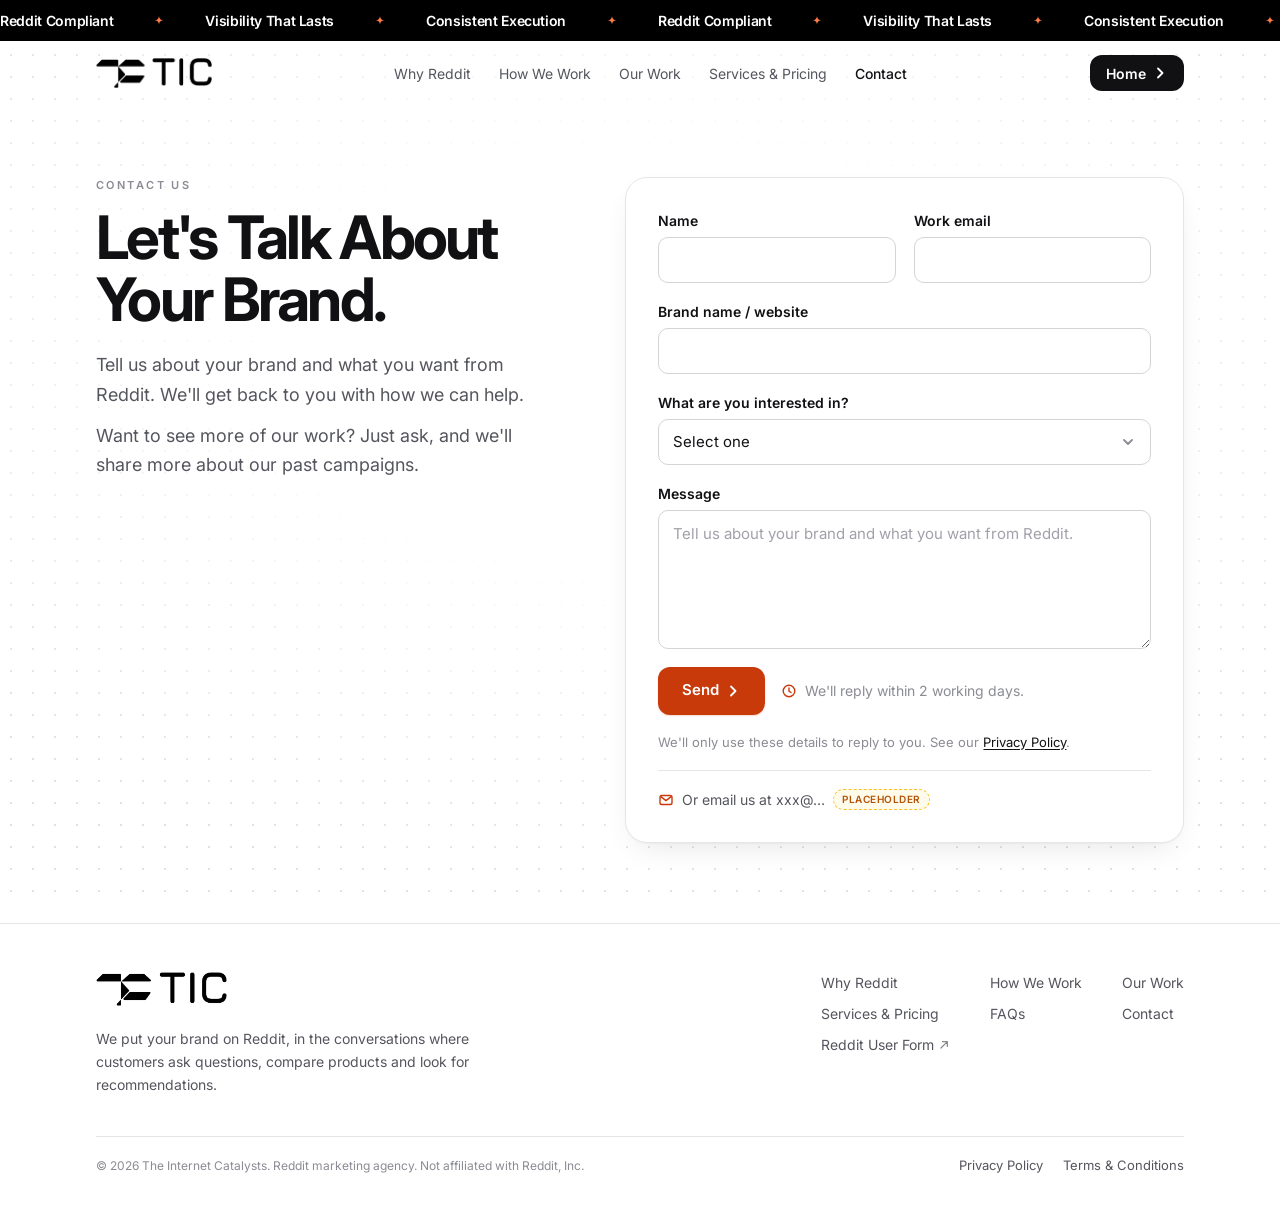
==== commit 2ee2c970: "Add the Reddit user form page and link it from every footer - reddit-user-form.html: name, Reddit pr" ====
--- a/contact.html
+++ b/contact.html
@@ -27,22 +27,22 @@
 
   <div class="marquee" data-marquee>
     <ul class="sr-only" aria-label="What we promise">
-      <li>Rule-Compliant by Design</li><li>Visibility That Lasts</li><li>Consistent Execution, Every Month</li>
+      <li>Reddit Compliant</li><li>Visibility That Lasts</li><li>Consistent Execution</li>
     </ul>
     <div class="marquee-track" aria-hidden="true">
       <ul class="marquee-group">
-        <li>Rule-Compliant by Design<svg class="icon"><use href="#i-spark"/></svg></li>
+        <li>Reddit Compliant<svg class="icon"><use href="#i-spark"/></svg></li>
         <li>Visibility That Lasts<svg class="icon"><use href="#i-spark"/></svg></li>
-        <li>Consistent Execution, Every Month<svg class="icon"><use href="#i-spark"/></svg></li>
-        <li>Rule-Compliant by Design<svg class="icon"><use href="#i-spark"/></svg></li>
+        <li>Consistent Execution<svg class="icon"><use href="#i-spark"/></svg></li>
+        <li>Reddit Compliant<svg class="icon"><use href="#i-spark"/></svg></li>
         <li>Visibility That Lasts<svg class="icon"><use href="#i-spark"/></svg></li>
-        <li>Consistent Execution, Every Month<svg class="icon"><use href="#i-spark"/></svg></li>
-        <li>Rule-Compliant by Design<svg class="icon"><use href="#i-spark"/></svg></li>
+        <li>Consistent Execution<svg class="icon"><use href="#i-spark"/></svg></li>
+        <li>Reddit Compliant<svg class="icon"><use href="#i-spark"/></svg></li>
         <li>Visibility That Lasts<svg class="icon"><use href="#i-spark"/></svg></li>
-        <li>Consistent Execution, Every Month<svg class="icon"><use href="#i-spark"/></svg></li>
-        <li>Rule-Compliant by Design<svg class="icon"><use href="#i-spark"/></svg></li>
+        <li>Consistent Execution<svg class="icon"><use href="#i-spark"/></svg></li>
+        <li>Reddit Compliant<svg class="icon"><use href="#i-spark"/></svg></li>
         <li>Visibility That Lasts<svg class="icon"><use href="#i-spark"/></svg></li>
-        <li>Consistent Execution, Every Month<svg class="icon"><use href="#i-spark"/></svg></li>
+        <li>Consistent Execution<svg class="icon"><use href="#i-spark"/></svg></li>
       </ul>
     </div>
   </div>
@@ -100,7 +100,7 @@
           If the Apps Script is ever redeployed with a new URL, update action="…" below.
         -->
         <div class="contact-panel">
-          <form class="contact-form" data-contact-form method="post"
+          <form class="contact-form" data-contact-form data-sheet-form data-required="name,email,message" method="post"
             action="https://script.google.com/macros/s/AKfycbzNpcwYlUEkG5hoHnEUK1nNOlp34_5d0yKyDj60Q_Z5X_YMktQIZu6ZqJliL3e1vxPJ/exec">
             <div class="field-row">
               <div class="field">
@@ -170,6 +170,7 @@
           <li><a href="index.html#services">Services &amp; Pricing</a></li>
           <li><a href="index.html#faqs">FAQs</a></li>
           <li><a href="contact.html">Contact</a></li>
+          <li><a href="reddit-user-form.html" target="_blank" rel="noopener">Reddit User Form<svg class="icon footer-ext" viewBox="0 0 16 16" aria-hidden="true"><path d="M6 3.5h6.5V10M12.5 3.5 4 12" fill="none" stroke="currentColor" stroke-width="1.6" stroke-linecap="round" stroke-linejoin="round"/></svg><span class="sr-only"> (opens in a new tab)</span></a></li>
         </ul>
       </nav>
     </div>
--- a/styles.css
+++ b/styles.css
@@ -816,7 +816,9 @@
 .footer-brand p { margin-top: 16px; font-size: 14px; line-height: 1.625; color: var(--body); }
 .footer-links { display: grid; grid-template-columns: repeat(2, auto); gap: 10px 40px; font-size: 14px; }
 .footer-links a { color: var(--body); transition: color .15s ease; }
-.footer-links a:hover { color: var(--ink); }
+.footer-links a:hover, .footer-links a[aria-current="page"] { color: var(--ink); }
+.footer-links a { display: inline-flex; align-items: center; gap: 4px; }
+.footer-ext { font-size: 12px; opacity: .7; }
 .footer-bottom {
   position: relative; margin-top: 40px; padding-top: 20px;
   display: flex; flex-direction: column; gap: 12px;
@@ -853,6 +855,9 @@
 @media (min-width: 640px) { .contact-form { padding: 32px; } }
 .field-row { display: grid; grid-template-columns: minmax(0, 1fr); gap: 18px; }
 @media (min-width: 640px) { .field-row { grid-template-columns: repeat(2, minmax(0, 1fr)); } }
+/* Social: dropdown first, link box appears beside it once a platform is picked */
+.social-row { display: grid; grid-template-columns: minmax(0, 1fr); gap: 18px; }
+@media (min-width: 640px) { .social-row { grid-template-columns: 200px minmax(0, 1fr); } }
 .field { display: flex; flex-direction: column; gap: 6px; }
 .field label { font-size: 14px; font-weight: 600; color: var(--ink); }
 .field input, .field select, .field textarea {
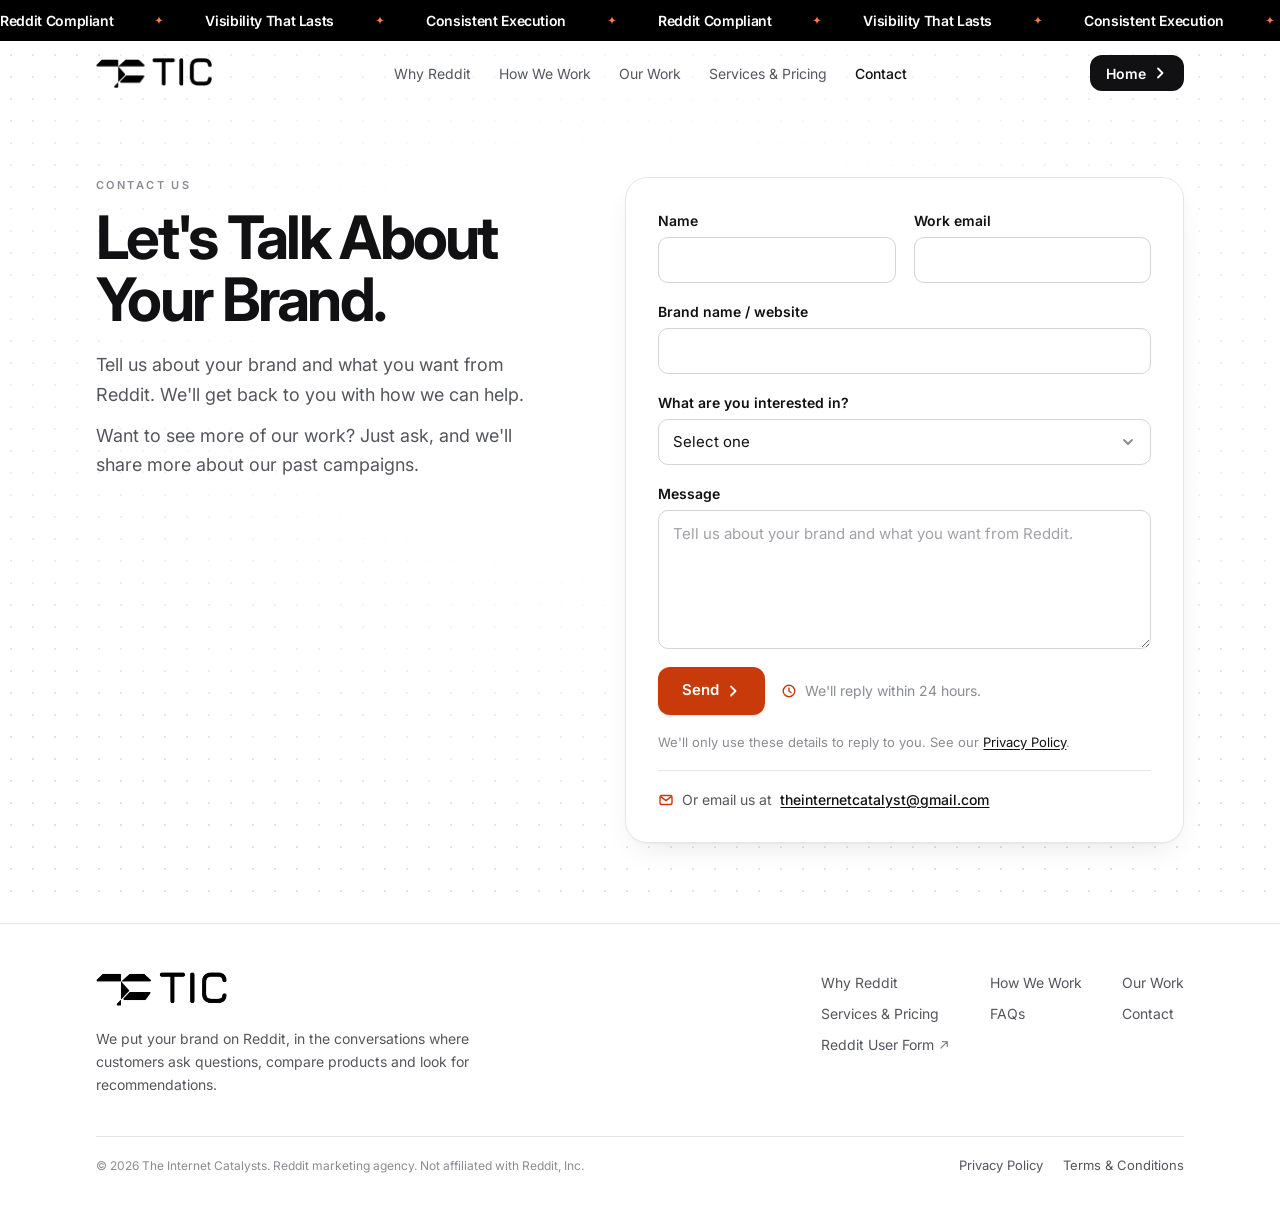
==== commit 67dc5f5d: "Contact page: real email address and 24-hour reply time - "Or email us at" now shows theinternetcata" ====
--- a/contact.html
+++ b/contact.html
@@ -137,18 +137,17 @@
             </div>
             <div class="form-actions">
               <button type="submit" class="btn btn-accent btn-lg" data-submit><span data-submit-label>Send</span><svg class="icon btn-arrow"><use href="#i-chevron"/></svg></button>
-              <p class="form-note"><svg class="icon"><use href="#i-clock"/></svg>We&#39;ll reply within 2 working days.</p>
+              <p class="form-note"><svg class="icon"><use href="#i-clock"/></svg>We&#39;ll reply within 24 hours.</p>
             </div>
             <p class="form-status" data-form-status role="alert"></p>
             <p class="form-privacy">We&#39;ll only use these details to reply to you. See our <a href="privacy-policy.html">Privacy Policy</a>.</p>
-            <!-- TODO(content): real email address -->
-            <p class="form-alt"><svg class="icon"><use href="#i-mail"/></svg>Or email us at xxx@…<span class="placeholder-badge" title="Stand-in content: replace with the real email before launch">Placeholder</span></p>
+            <p class="form-alt"><svg class="icon"><use href="#i-mail"/></svg>Or email us at <a href="mailto:theinternetcatalyst@gmail.com">theinternetcatalyst@gmail.com</a></p>
           </form>
 
           <div class="form-success" data-form-success hidden tabindex="-1">
             <span class="form-success-icon"><svg class="icon"><use href="#i-check"/></svg></span>
             <h2>Thanks, message received!</h2>
-            <p>We&#39;ll get back to you within 2 working days with how we can help your brand.</p>
+            <p>We&#39;ll get back to you within 24 hours with how we can help your brand.</p>
             <button type="button" class="btn btn-dark btn-md" data-form-reset>Send another message</button>
           </div>
         </div>
--- a/styles.css
+++ b/styles.css
@@ -881,6 +881,8 @@
 .form-note, .form-alt { display: flex; align-items: center; gap: 8px; font-size: 14px; color: var(--muted); }
 .form-note .icon, .form-alt .icon { font-size: 16px; color: var(--accent); }
 .form-alt { padding-top: 18px; border-top: 1px solid var(--line); color: var(--body); }
+.form-alt a { color: var(--ink); font-weight: 500; text-decoration: underline; text-underline-offset: 2px; }
+.form-alt a:hover { color: var(--accent); }
 .form-status { font-size: 14px; font-weight: 500; color: #dc2626; }
 .btn:disabled { opacity: .7; cursor: progress; }
 .btn:disabled .btn-arrow { transform: none; }
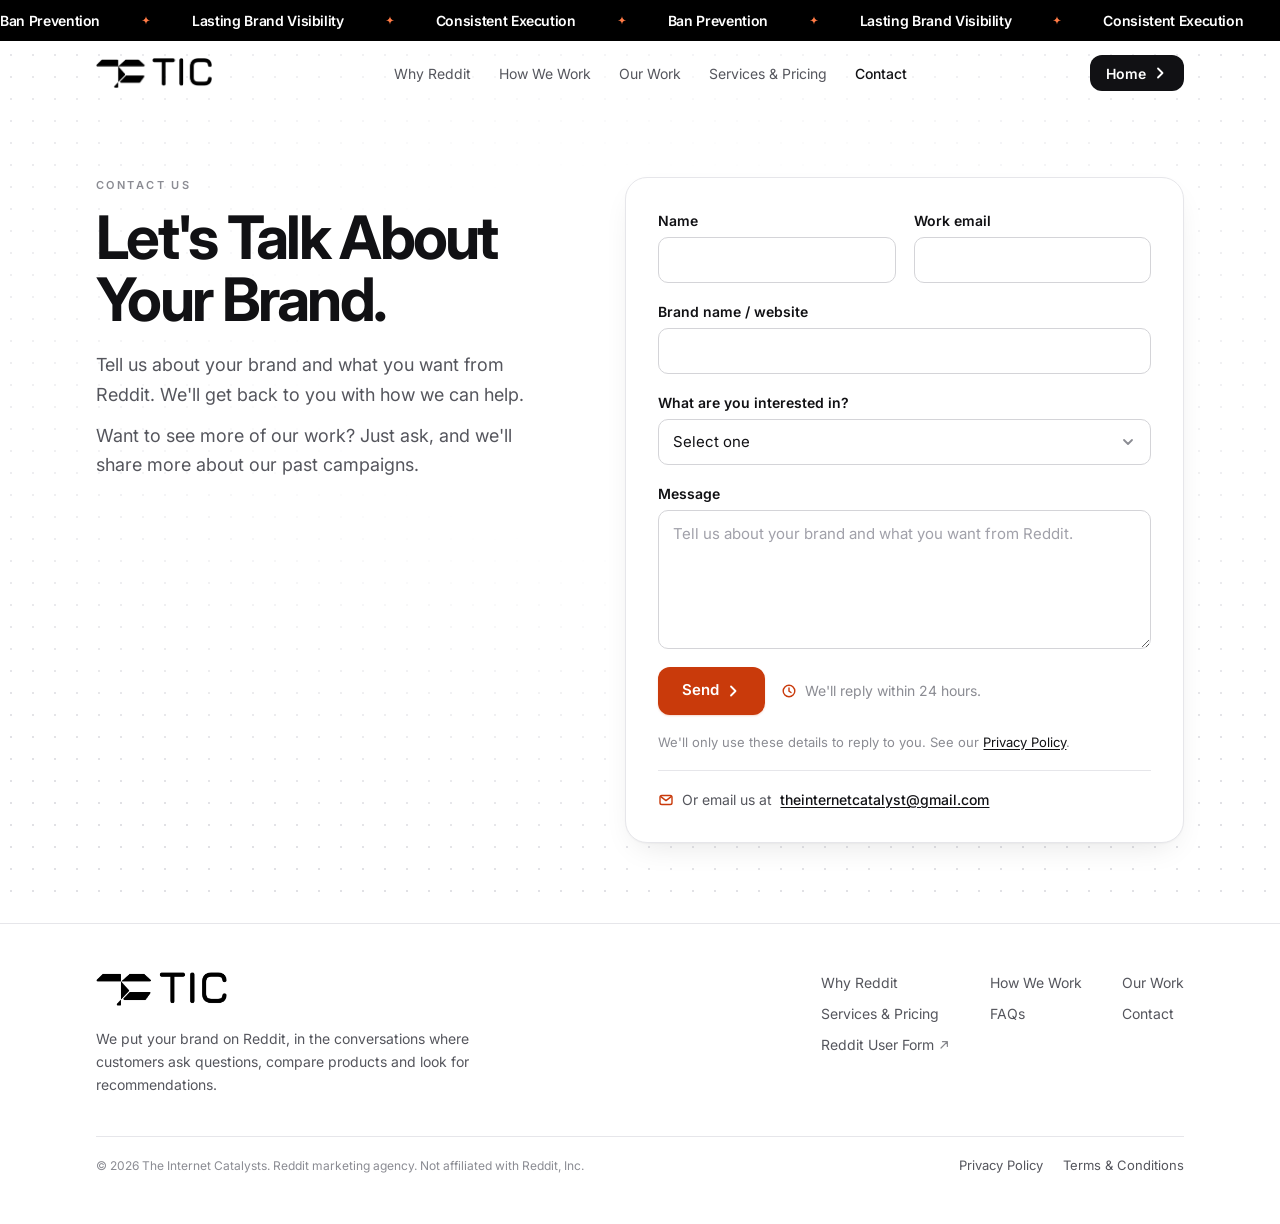
==== commit c720f9a2: "Real case studies, legal details, light interactions, favicon and link previews Case studies - Rebui" ====
--- a/contact.html
+++ b/contact.html
@@ -1,12 +1,30 @@
 <!doctype html>
 <html lang="en">
 <head>
+  <script>document.documentElement.classList.add("js");setTimeout(function(){var d=document.documentElement;if(!d.classList.contains("reveal-ready"))d.classList.remove("js")},3000)</script>
   <meta charset="utf-8">
   <meta name="viewport" content="width=device-width, initial-scale=1">
   <title>Contact Us · The Internet Catalysts</title>
   <meta name="description" content="Tell us about your brand and what you want from Reddit. We'll get back to you with how we can help.">
   <meta name="theme-color" content="#ffffff">
-  <link rel="icon" href="favicon.svg" type="image/svg+xml">
+  <link rel="icon" href="favicon.ico" sizes="32x32">
+  <link rel="icon" href="icon-512.png" type="image/png" sizes="512x512">
+  <link rel="apple-touch-icon" href="apple-touch-icon.png">
+  <link rel="canonical" href="https://ankit-livid.vercel.app/contact.html">
+  <!-- Link previews (WhatsApp, LinkedIn, X, Slack…). If the domain changes, update these URLs. -->
+  <meta property="og:type" content="website">
+  <meta property="og:site_name" content="The Internet Catalysts">
+  <meta property="og:title" content="Contact Us · The Internet Catalysts">
+  <meta property="og:description" content="Tell us about your brand and what you want from Reddit. We'll get back to you with how we can help.">
+  <meta property="og:url" content="https://ankit-livid.vercel.app/contact.html">
+  <meta property="og:image" content="https://ankit-livid.vercel.app/og-image.png">
+  <meta property="og:image:width" content="1200">
+  <meta property="og:image:height" content="630">
+  <meta property="og:image:alt" content="The Internet Catalysts: We Put Your Brand on Reddit.">
+  <meta name="twitter:card" content="summary_large_image">
+  <meta name="twitter:title" content="Contact Us · The Internet Catalysts">
+  <meta name="twitter:description" content="Tell us about your brand and what you want from Reddit. We'll get back to you with how we can help.">
+  <meta name="twitter:image" content="https://ankit-livid.vercel.app/og-image.png">
   <link rel="preconnect" href="https://fonts.googleapis.com">
   <link rel="preconnect" href="https://fonts.gstatic.com" crossorigin>
   <link rel="stylesheet" href="https://fonts.googleapis.com/css2?family=Inter:wght@400;500;600;700;800;900&display=swap">
@@ -27,21 +45,21 @@
 
   <div class="marquee" data-marquee>
     <ul class="sr-only" aria-label="What we promise">
-      <li>Reddit Compliant</li><li>Visibility That Lasts</li><li>Consistent Execution</li>
+      <li>Ban Prevention</li><li>Lasting Brand Visibility</li><li>Consistent Execution</li>
     </ul>
     <div class="marquee-track" aria-hidden="true">
       <ul class="marquee-group">
-        <li>Reddit Compliant<svg class="icon"><use href="#i-spark"/></svg></li>
-        <li>Visibility That Lasts<svg class="icon"><use href="#i-spark"/></svg></li>
-        <li>Consistent Execution<svg class="icon"><use href="#i-spark"/></svg></li>
-        <li>Reddit Compliant<svg class="icon"><use href="#i-spark"/></svg></li>
-        <li>Visibility That Lasts<svg class="icon"><use href="#i-spark"/></svg></li>
-        <li>Consistent Execution<svg class="icon"><use href="#i-spark"/></svg></li>
-        <li>Reddit Compliant<svg class="icon"><use href="#i-spark"/></svg></li>
-        <li>Visibility That Lasts<svg class="icon"><use href="#i-spark"/></svg></li>
-        <li>Consistent Execution<svg class="icon"><use href="#i-spark"/></svg></li>
-        <li>Reddit Compliant<svg class="icon"><use href="#i-spark"/></svg></li>
-        <li>Visibility That Lasts<svg class="icon"><use href="#i-spark"/></svg></li>
+        <li>Ban Prevention<svg class="icon"><use href="#i-spark"/></svg></li>
+        <li>Lasting Brand Visibility<svg class="icon"><use href="#i-spark"/></svg></li>
+        <li>Consistent Execution<svg class="icon"><use href="#i-spark"/></svg></li>
+        <li>Ban Prevention<svg class="icon"><use href="#i-spark"/></svg></li>
+        <li>Lasting Brand Visibility<svg class="icon"><use href="#i-spark"/></svg></li>
+        <li>Consistent Execution<svg class="icon"><use href="#i-spark"/></svg></li>
+        <li>Ban Prevention<svg class="icon"><use href="#i-spark"/></svg></li>
+        <li>Lasting Brand Visibility<svg class="icon"><use href="#i-spark"/></svg></li>
+        <li>Consistent Execution<svg class="icon"><use href="#i-spark"/></svg></li>
+        <li>Ban Prevention<svg class="icon"><use href="#i-spark"/></svg></li>
+        <li>Lasting Brand Visibility<svg class="icon"><use href="#i-spark"/></svg></li>
         <li>Consistent Execution<svg class="icon"><use href="#i-spark"/></svg></li>
       </ul>
     </div>
--- a/styles.css
+++ b/styles.css
@@ -605,20 +605,6 @@
 }
 
 /* ---------- Our work ---------- */
-.stats-wrap { position: relative; max-width: 896px; margin: 48px auto 0; }
-.stats {
-  display: grid; grid-template-columns: repeat(2, minmax(0, 1fr)); gap: 16px 24px;
-  border: 1px solid var(--line); border-radius: 16px; background: #fff; padding: 20px 24px;
-}
-.stats > div { display: flex; flex-direction: column; align-items: center; gap: 2px; text-align: center; }
-.stats dt { order: 2; font-size: 14px; color: var(--body); white-space: nowrap; }
-.stats dd { order: 1; font-size: 18px; font-weight: 700; color: var(--ink); }
-.stats-badge { position: absolute; top: -10px; left: 50%; z-index: 1; transform: translateX(-50%); }
-@media (min-width: 768px) {
-  .stats { grid-template-columns: repeat(4, minmax(0, 1fr)); border-radius: 999px; padding: 20px 32px; }
-  .stats > div { flex-direction: row; justify-content: center; gap: 6px; }
-  .stats dd { font-size: 16px; }
-}
 
 .section-note { margin-top: 12px; font-size: 14px; color: var(--muted); }
 .more-work { margin-top: 56px; text-align: center; }
@@ -630,59 +616,59 @@
 .cases > * + * { margin-top: 64px; }
 @media (min-width: 640px) { .cases { margin-top: 80px; } .cases > * + * { margin-top: 80px; } }
 
-/* growth chart (built by script.js from data-points) */
-.chart { display: flex; flex-direction: column; height: 100%; padding: 20px; }
-@media (min-width: 640px) { .chart { padding: 28px; } }
-.chart-head { display: flex; align-items: baseline; justify-content: space-between; gap: 16px; font-size: 12px; color: var(--muted); }
-.chart-head span:first-child { font-weight: 600; }
-.chart-total { margin-top: 4px; font-size: 30px; line-height: 36px; font-weight: 600; letter-spacing: -.025em; color: var(--ink); }
-.chart-total span { margin-left: 8px; font-size: 12px; font-weight: 500; letter-spacing: 0; color: var(--muted); }
-.chart-plot-wrap { position: relative; margin-top: 16px; height: 192px; padding: 8px 8px 24px 36px; border-radius: 8px; outline: none; }
-.chart-plot-wrap:focus-visible { box-shadow: 0 0 0 2px rgba(201, 58, 11, .4); }
-@media (min-width: 640px) { .chart-plot-wrap { height: 240px; } }
-.chart-plot { position: relative; width: 100%; height: 100%; }
-.chart-tick { position: absolute; left: 0; right: 0; height: 1px; background: #ececef; }
-.chart-tick span {
-  position: absolute; left: -8px; top: 0; transform: translate(-100%, -50%);
-  font-size: 11px; color: #a1a1aa; font-variant-numeric: tabular-nums;
-}
-.chart-x { position: absolute; top: 100%; margin-top: 8px; transform: translateX(-50%); font-size: 11px; color: #a1a1aa; }
-.chart svg { position: absolute; inset: 0; width: 100%; height: 100%; overflow: visible; }
-.chart-cross { position: absolute; top: 0; bottom: 0; width: 1px; background: #c9c9cf; pointer-events: none; }
-.chart-dot {
-  position: absolute; width: 10px; height: 10px; transform: translate(-50%, -50%); pointer-events: none;
-  border-radius: 999px; background: var(--chart); box-shadow: 0 0 0 2px #fff;
-}
-.chart-tip {
-  position: absolute; z-index: 3; pointer-events: none; text-align: center;
-  border-radius: 8px; background: #fff; padding: 6px 10px;
-  box-shadow: 0 10px 15px -3px rgba(0, 0, 0, .1), 0 0 0 1px rgba(0, 0, 0, .05);
-}
-.chart-tip strong { display: block; font-size: 14px; font-weight: 600; color: var(--ink); }
-.chart-tip small { display: flex; align-items: center; gap: 6px; white-space: nowrap; font-size: 11px; color: var(--muted); }
-.chart-tip small::before { content: ""; width: 12px; height: 2px; border-radius: 2px; background: var(--chart); }
-.chart-hit { position: absolute; inset: 0; touch-action: pan-y; }
-
-/* campaign report */
-.report-head { display: flex; align-items: flex-start; justify-content: space-between; gap: 16px; }
-.report-total { margin-top: 4px; font-size: 30px; line-height: 36px; font-weight: 600; letter-spacing: -.025em; color: var(--ink); }
-.report-sub { font-size: 12px; color: var(--muted); }
-.report-badge { margin-top: 24px; border-radius: 999px; background: #ecfdf5; color: #047857; padding: 4px 10px; font-size: 11px; font-weight: 600; }
-.report-table { margin-top: 20px; overflow: hidden; border: 1px solid var(--line); border-radius: 12px; }
-.report-table table { width: 100%; text-align: left; font-size: 12px; }
-.report-table thead { background: var(--subtle); font-size: 11px; color: var(--muted); }
-.report-table th { padding: 8px 12px; font-weight: 500; }
-.report-table tbody { font-variant-numeric: tabular-nums; }
-.report-table tbody tr { border-top: 1px solid var(--line); }
-.report-table td { padding: 10px 12px; color: var(--body); }
-.report-table .num { text-align: right; }
-.report-table .strong { font-weight: 500; color: var(--ink); }
-.report-table .sub { color: var(--muted); }
-.report-table .post { max-width: 0; width: 100%; color: var(--ink); overflow: hidden; text-overflow: ellipsis; white-space: nowrap; }
-.report-table .sm-cell { display: none; }
-@media (min-width: 640px) {
-  .report-table .sm-cell { display: table-cell; }
-  .report-table .post { max-width: 14rem; width: auto; }
+/* Case studies: real results */
+.case-facts { margin-top: 20px; display: flex; flex-wrap: wrap; gap: 10px; }
+.case-facts li {
+  display: flex; flex-direction: column; min-width: 130px; padding: 10px 14px;
+  border: 1px solid var(--line); border-radius: 12px; background: #fff;
+}
+.case-facts b { font-size: 22px; line-height: 1.2; font-weight: 700; letter-spacing: -.02em; color: var(--ink); }
+.case-facts span { font-size: 12px; color: var(--muted); }
+
+/* real screenshot inside a frame */
+.frame-panel--shot { padding: 14px; }
+@media (min-width: 640px) { .frame-panel--shot { padding: 20px; } }
+.case-shot { display: block; width: 100%; height: auto; border-radius: 8px; }
+
+/* shared bits for the case-study summary cards */
+.mock-head { display: flex; align-items: center; justify-content: space-between; gap: 12px; }
+.mock-pill {
+  display: inline-flex; align-items: center; gap: 4px; flex-shrink: 0; border-radius: 999px; padding: 4px 10px;
+  font-size: 11px; font-weight: 600; background: var(--subtle); color: var(--body);
+}
+.mock-pill .icon { font-size: 12px; }
+.mock-pill--green { background: #ecfdf5; color: #047857; }
+.mock-big { margin-top: 14px; display: flex; align-items: baseline; gap: 10px; font-size: 34px; line-height: 1; font-weight: 700; letter-spacing: -.03em; color: var(--ink); }
+.mock-big span { font-size: 13px; font-weight: 500; letter-spacing: 0; color: var(--muted); }
+.mock-foot { margin-top: 14px; font-size: 12px; color: var(--muted); }
+.mock-tags { margin-top: 14px; display: flex; flex-wrap: wrap; gap: 6px; }
+.mock-tags span { border: 1px solid var(--line); border-radius: 999px; background: #fff; padding: 4px 10px; font-size: 12px; color: var(--body); }
+
+/* case 02-04: outcome cards (big result + 3-step journey) */
+.outcome-big { margin-top: 16px; font-size: 30px; line-height: 1.1; font-weight: 700; letter-spacing: -.03em; color: var(--ink); }
+.outcome-sub { margin-top: 8px; font-size: 14px; line-height: 1.55; color: var(--body); }
+.outcome-stats { margin-top: 16px; display: grid; grid-template-columns: repeat(2, minmax(0, 1fr)); gap: 10px; }
+.outcome-stats div { padding: 14px 16px; border: 1px solid var(--line); border-radius: 14px; background: #fff; }
+.outcome-stats b { display: block; font-size: 32px; line-height: 1.1; font-weight: 700; letter-spacing: -.03em; color: var(--ink); }
+.outcome-stats span { font-size: 12px; color: var(--muted); }
+.track { position: relative; margin-top: 22px; display: grid; grid-template-columns: repeat(3, minmax(0, 1fr)); gap: 12px; }
+.track::before {
+  content: ""; position: absolute; top: 13px; left: 14px; right: calc(33.33% - 14px); height: 2px;
+  background: linear-gradient(to right, var(--orange), rgba(255, 90, 31, .25));
+}
+.track li { position: relative; display: flex; flex-direction: column; gap: 2px; }
+.track-dot {
+  display: flex; align-items: center; justify-content: center; width: 28px; height: 28px; margin-bottom: 8px;
+  border-radius: 999px; background: var(--orange); color: #fff; box-shadow: 0 0 0 4px #fff;
+}
+.track-dot .icon { font-size: 14px; }
+.track b { font-size: 13px; font-weight: 600; color: var(--ink); }
+.track small { font-size: 12px; line-height: 1.4; color: var(--muted); }
+@media (max-width: 479px) {
+  .track { grid-template-columns: minmax(0, 1fr); gap: 14px; }
+  .track::before { top: 14px; bottom: 14px; left: 13px; right: auto; width: 2px; height: auto; background: linear-gradient(to bottom, var(--orange), rgba(255, 90, 31, .25)); }
+  .track li { padding-left: 40px; min-height: 28px; justify-content: center; }
+  .track-dot { position: absolute; left: 0; top: 0; margin: 0; }
 }
 
 /* ---------- Services & Pricing: plan cards (text only) ---------- */
@@ -964,3 +950,50 @@
   padding: 0 4px; border-radius: 4px; border: 1px dashed #fbbf24;
   background: #fffbeb; color: #92400e; font-weight: 500;
 }
+
+/* =========================================================================
+   Light interactions
+   Hidden "before" states only apply when <html class="js"> (set inline in each <head>) and the
+   visitor hasn't asked for reduced motion, so without JS or with reduced motion everything just shows.
+   ========================================================================= */
+@media (prefers-reduced-motion: no-preference) {
+  /* Scroll reveal: keep this list in sync with REVEAL in script.js.
+     :where() keeps this rule's specificity low, so .is-visible and :hover always win over it. */
+  .js :where(.section .section-head, .feature, .compare > .own-card, .compare > .how-card, .case,
+    .more-work, .plans > .plan, .faq-list, .cta-box, .contact-intro, .contact-panel, .legal-head, .legal-grid) {
+    opacity: 0;
+    transform: translateY(18px);
+    transition: opacity .7s ease, transform .7s cubic-bezier(.2, .7, .2, 1);
+  }
+  .js .is-visible { opacity: 1; transform: none; }
+  /* small stagger for the right-hand card of a pair */
+  .js .compare > .how-card, .js .contact-panel { transition-delay: .12s; }
+
+  /* Hover: frames and plan cards lift a little */
+  .frame, .plan { transition: transform .3s ease, box-shadow .3s ease, opacity .7s ease; }
+  .frame:hover { transform: translateY(-4px); box-shadow: 0 0 0 1px rgba(0, 0, 0, .05), 0 22px 44px -22px rgba(17, 17, 20, .35); }
+  .plan:hover { transform: translateY(-4px); box-shadow: 0 22px 44px -24px rgba(17, 17, 20, .28); }
+
+}
+
+/* Navbar: the link for the section you're reading gets a small orange underline */
+.main-nav a { position: relative; }
+.main-nav a.is-active { color: var(--ink); }
+.main-nav a.is-active::after {
+  content: ""; position: absolute; left: 0; right: 0; bottom: -6px; height: 2px; border-radius: 2px; background: var(--accent);
+}
+.mobile-nav a.is-active { color: var(--accent); }
+
+/* How We Work: step numbers light up as you reach them */
+.step-num { transition: background-color .4s ease, border-color .4s ease, color .4s ease, box-shadow .4s ease; }
+.steps li.is-lit .step-num {
+  background: var(--orange); border-color: var(--orange); color: #fff;
+  box-shadow: 0 0 0 4px rgba(255, 90, 31, .18);
+}
+
+/* Case studies on small screens */
+.case-shot-link { display: block; border-radius: 8px; cursor: zoom-in; }
+.case-shot-link:focus-visible { outline: 2px solid var(--accent); outline-offset: 3px; }
+@media (max-width: 639px) {
+  .frame-panel--shot { padding: 8px; }
+}
